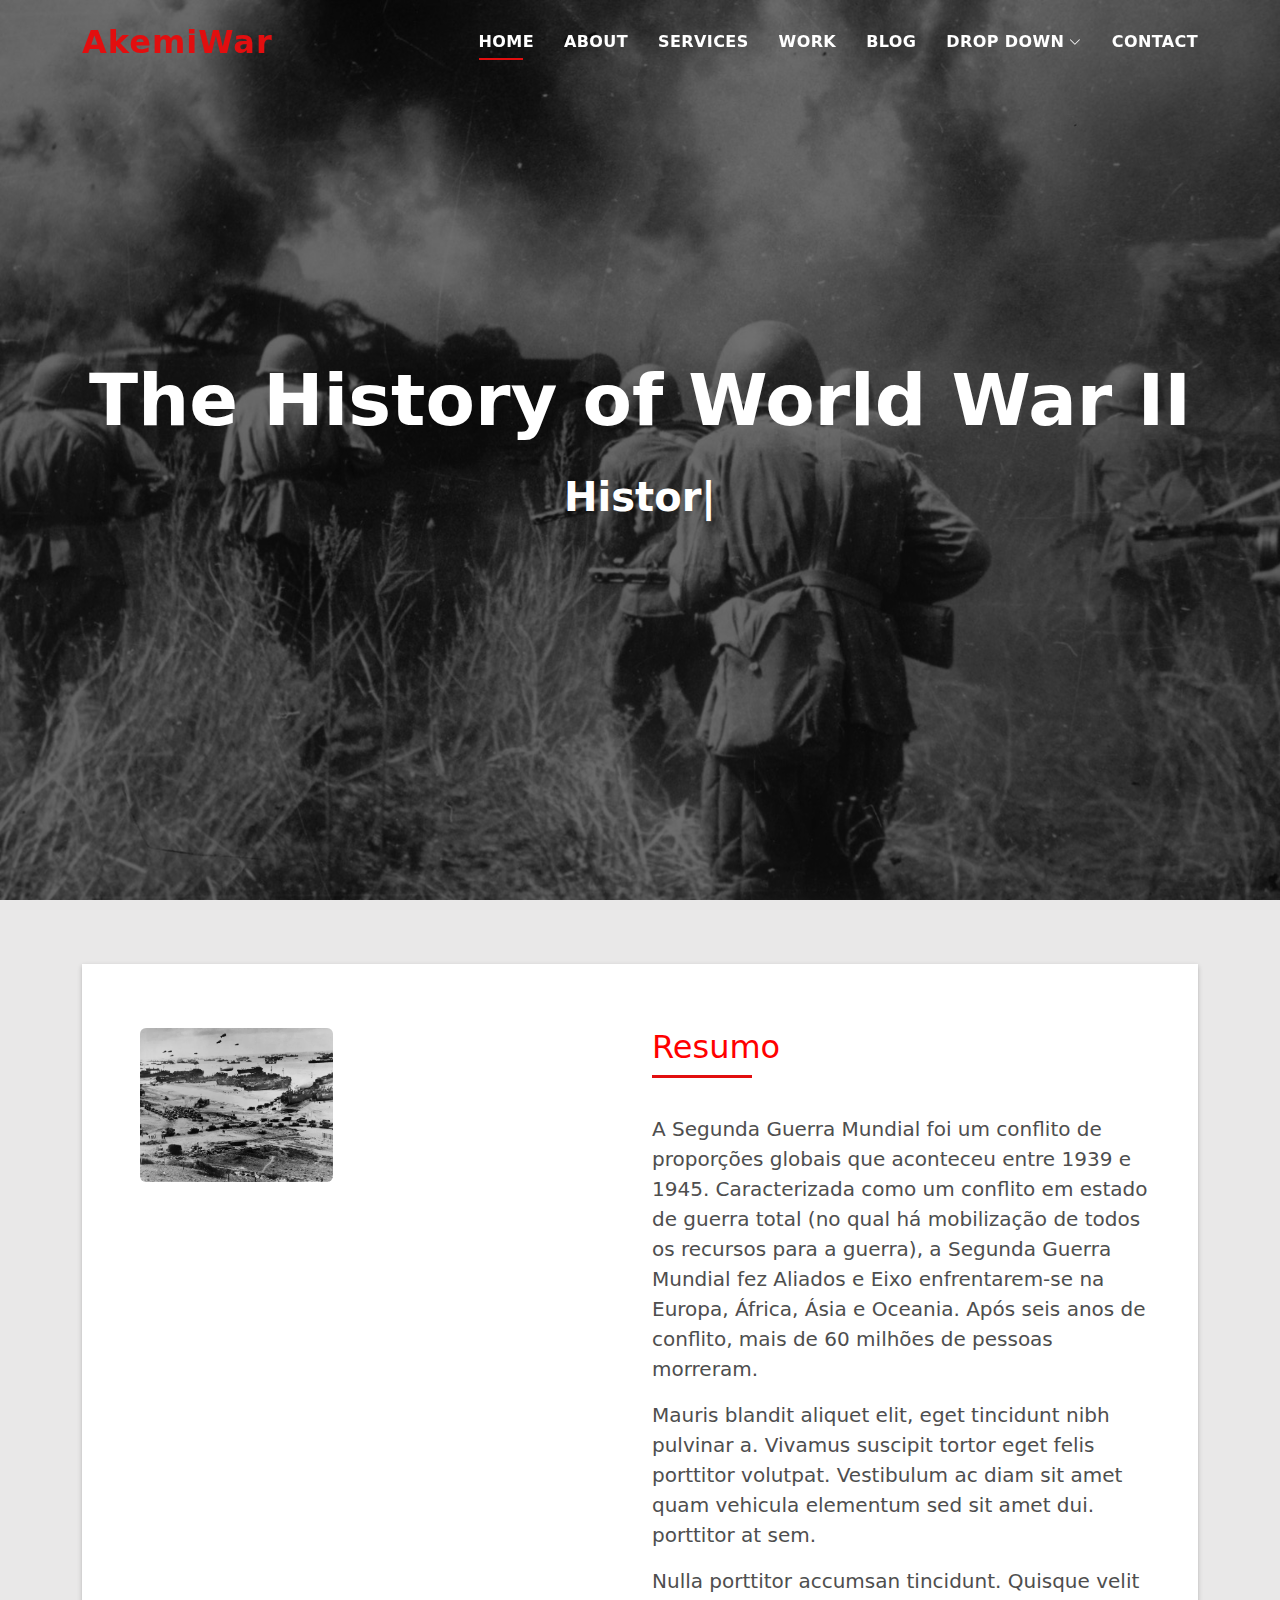
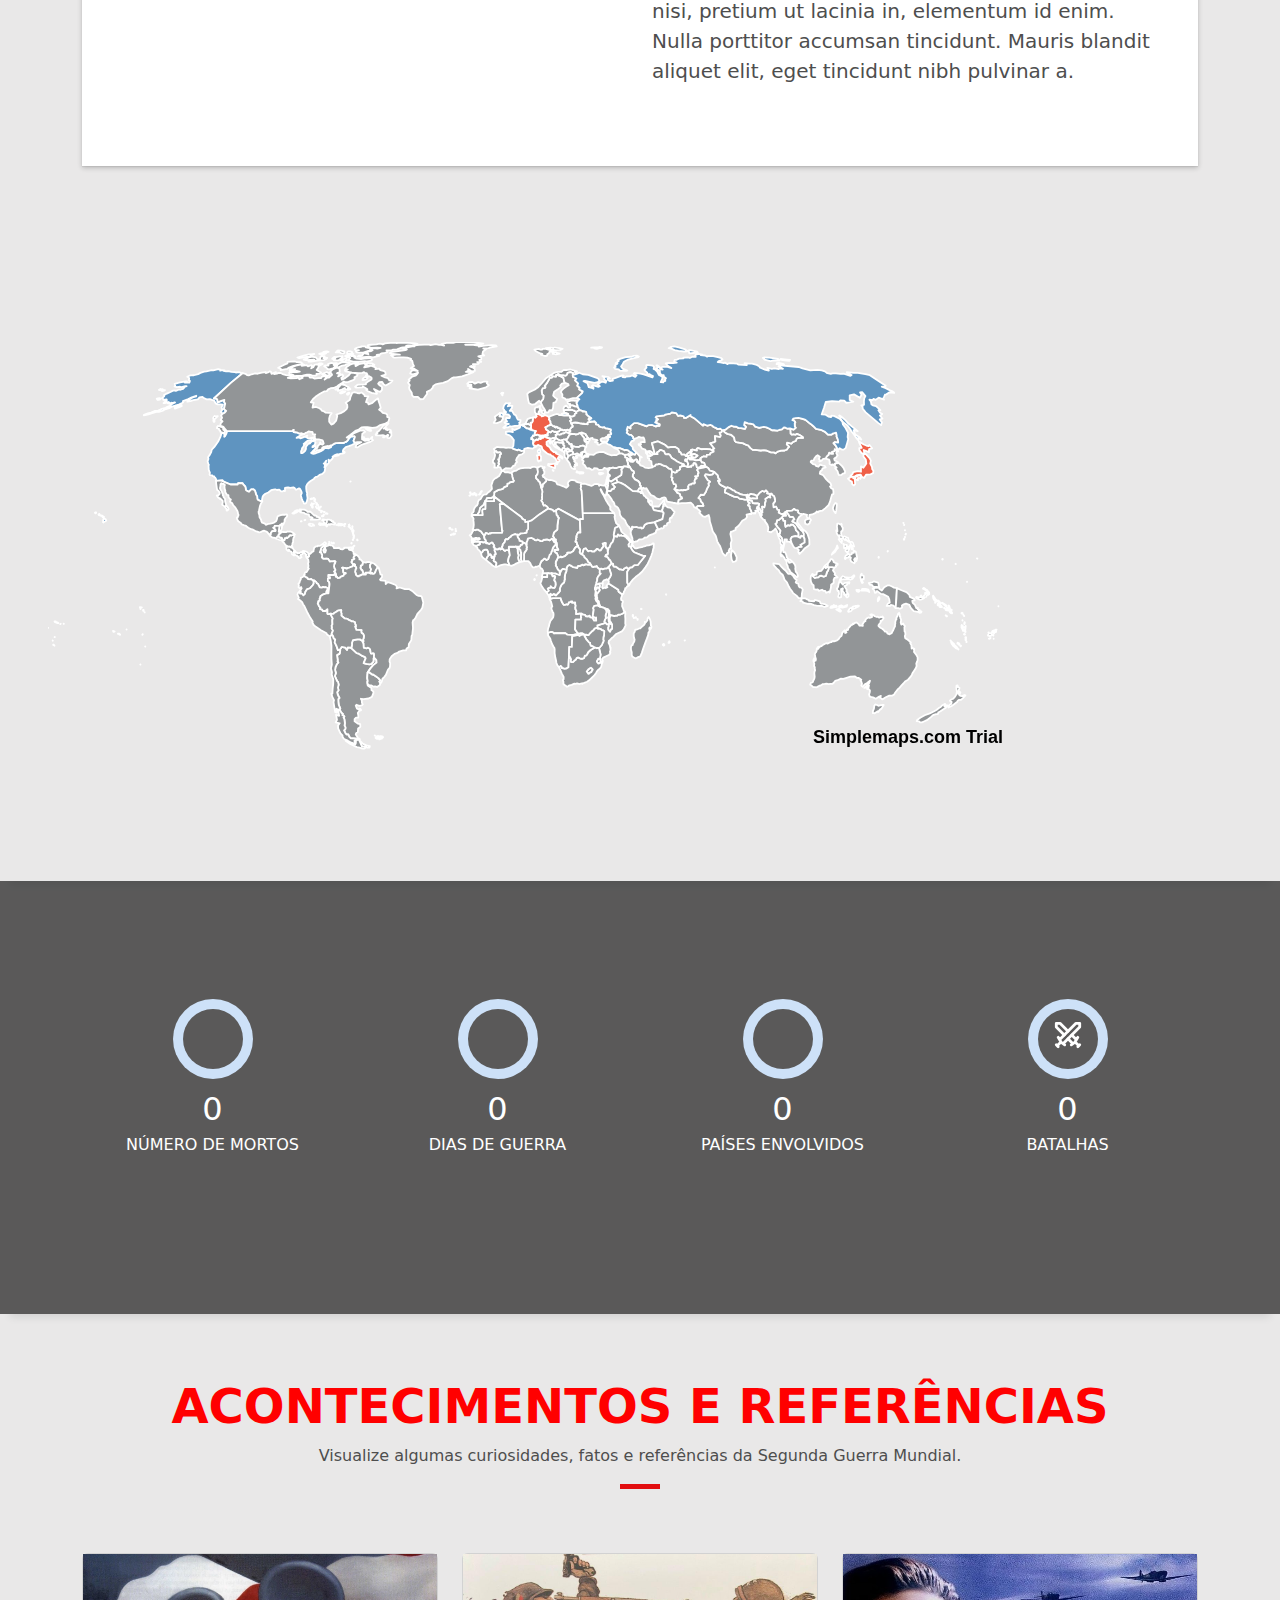
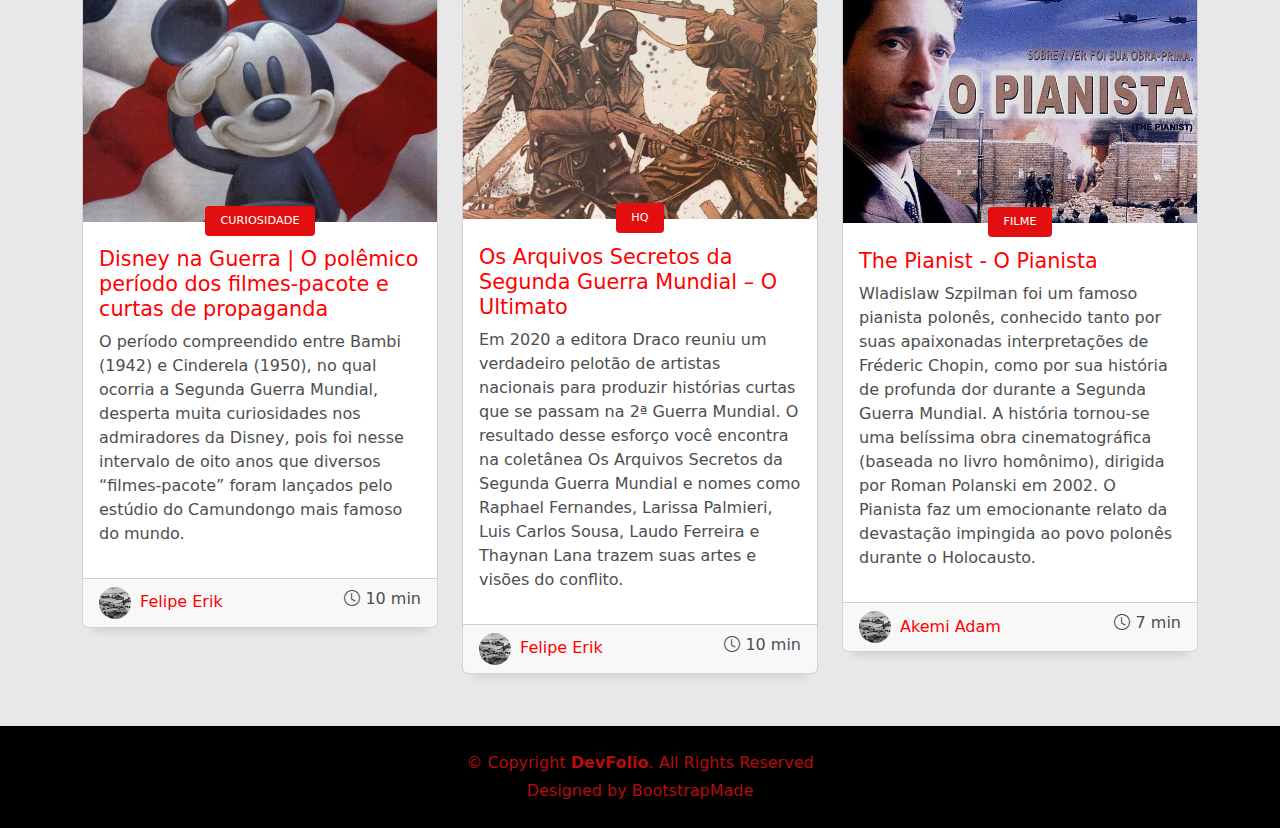
==== index.html @ 5b23fa69 "Alterações" ====
<!DOCTYPE html>
<html lang="en">

<head>
  <meta charset="utf-8">
  <meta content="width=device-width, initial-scale=1.0" name="viewport">

  <title>DevFolio Bootstrap Portfolio Template - Index</title>
  <meta content="" name="description">
  <meta content="" name="keywords">

  <!-- Favicons -->
  <link href="assets/img/favicon.png" rel="icon">
  <link href="assets/img/apple-touch-icon.png" rel="apple-touch-icon">

  <!-- Font Awesome -->
  <link rel="stylesheet" href="https://cdnjs.cloudflare.com/ajax/libs/font-awesome/6.4.0/css/all.min.css" integrity="sha512-iecdLmaskl7CVkqkXNQ/ZH/XLlvWZOJyj7Yy7tcenmpD1ypASozpmT/E0iPtmFIB46ZmdtAc9eNBvH0H/ZpiBw==" crossorigin="anonymous" referrerpolicy="no-referrer" />

  <!-- Vendor CSS Files -->
  <link href="assets/vendor/bootstrap/css/bootstrap.min.css" rel="stylesheet">
  <link href="assets/vendor/bootstrap-icons/bootstrap-icons.css" rel="stylesheet">
  <link href="assets/vendor/glightbox/css/glightbox.min.css" rel="stylesheet">
  <link href="assets/vendor/swiper/swiper-bundle.min.css" rel="stylesheet">

  <!-- Template Main CSS File -->
  <link href="assets/css/style.css" rel="stylesheet">
  <script src="./assets/map/mapdata.js"></script>
  <script src="./assets/map/worldmap.js"></script>

  <!-- Prevent Form -->
  <script>
    document.getElementById('form-country').addEventListener('click', (e) => e.preventDefault())
  </script>

  <!-- =======================================================
  * Template Name: DevFolio
  * Updated: May 30 2023 with Bootstrap v5.3.0
  * Template URL: https://bootstrapmade.com/devfolio-bootstrap-portfolio-html-template/
  * Author: BootstrapMade.com
  * License: https://bootstrapmade.com/license/
  ======================================================== -->
</head>

<body>

  <!-- ======= Header ======= -->
  <header id="header" class="fixed-top">
    <section class="container d-flex align-items-center justify-content-between">

      <h1 class="logo"><a href="index.html">AkemiWar</a></h1>
      <!-- Uncomment below if you prefer to use an image logo -->
      <!-- <a href="index.html" class="logo"><img src="assets/img/logo.png" alt="" class="img-fluid"></a>-->

      <nav id="navbar" class="navbar">
        <ul>
          <li><a class="nav-link scrollto active" href="#hero">Home</a></li>
          <li><a class="nav-link scrollto" href="#about">About</a></li>
          <li><a class="nav-link scrollto" href="#services">Services</a></li>
          <li><a class="nav-link scrollto " href="#work">Work</a></li>
          <li><a class="nav-link scrollto " href="#blog">Blog</a></li>
          <li class="dropdown"><a href="#"><span>Drop Down</span> <i class="bi bi-chevron-down"></i></a>
            <ul>
              <li><a href="#">URSS</a></li>
              <li><a href="#">Estados Unidos</a></li>
              <li><a href="#">Japão</a></li>
              <li><a href="#">Alemanha</a></li>
            </ul>
          </li>
          <li><a class="nav-link scrollto" href="#contact">Contact</a></li>
        </ul>
        <i class="bi bi-list mobile-nav-toggle"></i>
      </nav><!-- .navbar -->
    </section>
  </header><!-- End Header -->

  <!-- ======= Hero Section ======= -->
  <div id="hero" class="hero route bg-image" style="background-image: url(assets/img/hero-bg.jpg)">
    <div class="overlay-itro"></div>
    <div class="hero-content display-table">
      <div class="table-cell">
        <div class="container">
          <!--<p class="display-6 color-d">Hello, world!</p>-->
          <h1 class="hero-title mb-4">The History of World War II</h1>
          <p class="hero-subtitle"><span class="typed" data-typed-items="History, Akemi, Felipe"></span></p>
          <!-- <p class="pt-3"><a class="btn btn-primary btn js-scroll px-4" href="#about" role="button">Learn More</a></p> -->
        </div>
      </div>
    </div>
  </div><!-- End Hero Section -->

  <main id="main" class="mb-1">
    <!-- ======= About Section ======= -->
    <section id="about" class="about-mf sect-pt4 route">
      <div class="container">
        <div class="row">
          <div class="col-sm-12">
            <div class="box-shadow-full">
              <div class="row">
                <div class="col-md-6">
                  <div class="row">
                    <div class="col-sm-6 col-md-5">
                      <div class="about-img">
                        <img src="assets/img/testimonial-2.jpg" class="img-fluid rounded b-shadow-a" alt="">
                      </div>
                    </div>
                  </div>
                </div>
                <div class="col-md-6">
                  <div class="about-me pt-4 pt-md-0">
                    <div class="title-box-2">
                      <h5 class="title-left">
                        Resumo
                      </h5>
                    </div>
                    <p class="lead">
                      A Segunda Guerra Mundial foi um conflito de proporções globais que aconteceu entre 1939 e 1945. 
                      Caracterizada como um conflito em estado de guerra total (no qual há mobilização de todos os recursos para a guerra),
                      a Segunda Guerra Mundial fez Aliados e Eixo enfrentarem-se na Europa, África, Ásia e Oceania. 
                      Após seis anos de conflito, mais de 60 milhões de pessoas morreram.
                    </p>
                    <p class="lead">
                      Mauris blandit aliquet elit, eget tincidunt nibh pulvinar a. Vivamus suscipit tortor eget felis
                      porttitor volutpat. Vestibulum
                      ac diam sit amet quam vehicula elementum sed sit amet dui. porttitor at sem.
                    </p>
                    <p class="lead">
                      Nulla porttitor accumsan tincidunt. Quisque velit nisi, pretium ut lacinia in, elementum id enim.
                      Nulla porttitor accumsan
                      tincidunt. Mauris blandit aliquet elit, eget tincidunt nibh pulvinar a.
                    </p>
                  </div>
                </div>
              </div>
            </div>
          </div>
        </div>
      </div>
    </section>

    <!-- ======= Map Section ======= -->
    <section class="section-counter paralax-mf mx-auto my-0 d-none d-md-block" style="">
        <div class="mx-5 w-75" id="map">
        </div>
    </section>
    <!-- ======= Countries Info Section (only for dispositives with dimensions less than md breakpoint) ======= -->
    <section class="container d-block d-md-none">
      <div class="box-shadow-full bg-white">
        <form action="" method="get" id="form-country" class="mb-3">
          <label for="country" class="label-control h2 mb-3">
            Selecione um país
          </label>
          <select name="country" id="select-country" class="form-select">
            <optgroup label="Países Aliados">
              <option value="US" selected>Estados Unidos</option>
              <option value="UK">Inglaterra</option>
              <option value="URSS">União Soviética</option>
              <option value="FR">França</option>
            </optgroup>
            <optgroup label="Países do Eixo">
              <option value="DE">Alemanha</option>
              <option value="JP">Japão</option>
              <option value="IT">Itália</option>
            </optgroup>
          </select>
        </form>
        <div id="about-country"></div>
      </div>
    </section>

    <!-- ======= Counter Section ======= -->
    <div class="section-counter paralax-mf bg-image" style="background-image: url(assets/img/counters-bg.jpg)">
      <div class="overlay-mf"></div>
      <div class="container position-relative">
        <div class="row">
          <div class="col-sm-3 col-lg-3">
            <div class="counter-box counter-box pt-4 pt-md-0">
              <div class="counter-ico">
                <span class="ico-circle"><i class="fa-solid fa-skull"></i></span>
              </div>
              <div class="counter-num">
                <p data-purecounter-start="0" data-purecounter-end="80000000" data-purecounter-duration="1" class="counter purecounter"></p>
                <span class="counter-text">NÚMERO DE MORTOS</span>
              </div>
            </div>
          </div>
          <div class="col-sm-3 col-lg-3">
            <div class="counter-box pt-4 pt-md-0">
              <div class="counter-ico">
                <span class="ico-circle"><i class="fas fa-calendar-alt"></i></span>
              </div>
              <div class="counter-num">
                <p data-purecounter-start="0" data-purecounter-end="2191" data-purecounter-duration="1" class="counter purecounter"></p>
                <span class="counter-text">DIAS DE GUERRA</span>
              </div>
            </div>
          </div>
          <div class="col-sm-3 col-lg-3">
            <div class="counter-box pt-4 pt-md-0">
              <div class="counter-ico">
                <span class="ico-circle"><i class="fa fa-flag" aria-hidden="true"></i></span>
              </div>
              <div class="counter-num">
                <p data-purecounter-start="0" data-purecounter-end="72" data-purecounter-duration="1" class="counter purecounter"></p>
                <span class="counter-text">PAÍSES ENVOLVIDOS</span>
              </div>
            </div>
          </div>
          <div class="col-sm-3 col-lg-3">
            <div class="counter-box pt-4 pt-md-0">
              <div class="counter-ico">
                <span class="ico-circle">
                    <svg xmlns="http://www.w3.org/2000/svg" version="1.1" viewBox="0 0 16 16" width="30" height="30" fill="none" stroke="currentColor" stroke-linecap="round" stroke-linejoin="round" stroke-width="1.5"> <path d="m2.75 9.25 1.5 2.5 2 1.5m-4.5 0 1 1m1.5-2.5-1.5 1.5m3-1 8.5-8.5v-2h-2l-8.5 8.5"/> <path d="m10.25 12.25-2.25-2.25m2-2 2.25 2.25m1-1-1.5 2.5-2 1.5m4.5 0-1 1m-1.5-2.5 1.5 1.5m-7.25-5.25-4.25-4.25v-2h2l4.25 4.25"/> </svg>
                </span>
              </div>
              <div class="counter-num">
                <p data-purecounter-start="0" data-purecounter-end="582" data-purecounter-duration="1" class="counter purecounter"></p>
                <span class="counter-text">BATALHAS</span>
              </div>
            </div>
          </div>
        </div>
      </div>
    </div><!-- End Counter Section -->

    <!-- ======= Blog Section ======= -->
    <section id="blog" class="blog-mf sect-pt4 route">
      <div class="container">
        <div class="row">
          <div class="col-sm-12">
            <div class="title-box text-center">
              <h3 class="title-a">
                Acontecimentos e Referências
              </h3>
              <p class="subtitle-a">
                Visualize algumas curiosidades, fatos e referências da Segunda Guerra Mundial.
              </p>
              <div class="line-mf"></div>
            </div>
          </div>
        </div>
        <div class="row">
          <div class="col-md-4">
            <div class="card card-blog">
              <div class="card-img">
                <a href="blog-disney.html"><img src="assets/img/post-1.jpg" alt="" class="img-fluid"></a>
              </div>
              <div class="card-body">
                <div class="card-category-box">
                  <div class="card-category">
                    <h6 class="category">Curiosidade</h6>
                  </div>
                </div>
                <h3 class="card-title"><a href="blog-disney.html">Disney na Guerra | O polêmico período dos filmes-pacote e curtas de propaganda</a></h3>
                <p class="card-description">
                  O período compreendido entre Bambi (1942) e Cinderela (1950), no qual ocorria a 
                  Segunda Guerra Mundial, desperta muita curiosidades nos admiradores da Disney, 
                  pois foi nesse intervalo de oito anos que diversos “filmes-pacote” foram lançados 
                  pelo estúdio do Camundongo mais famoso do mundo.
                </p>
              </div>
              <div class="card-footer">
                <div class="post-author">
                  <a href="#">
                    <img src="assets/img/testimonial-2.jpg" alt="" class="avatar rounded-circle">
                    <span class="author">Felipe Erik</span>
                  </a>
                </div>
                <div class="post-date">
                  <span class="bi bi-clock"></span> 10 min
                </div>
              </div>
            </div>
          </div>
          <div class="col-md-4">
            <div class="card card-blog">
              <div class="card-img">
                <a href="blog-hq.html"><img src="assets/img/post-2.jpg" alt="" class="img-fluid"></a>
              </div>
              <div class="card-body">
                <div class="card-category-box">
                  <div class="card-category">
                    <h6 class="category">HQ</h6>
                  </div>
                </div>
                <h3 class="card-title"><a href="./pages/blog-hq.html">Os Arquivos Secretos da Segunda Guerra Mundial – O Ultimato</a></h3>
                <p class="card-description">
                  Em 2020 a editora Draco reuniu um verdadeiro pelotão de artistas nacionais para 
                  produzir histórias curtas que se passam na 2ª Guerra Mundial. O resultado desse 
                  esforço você encontra na coletânea Os Arquivos Secretos da Segunda Guerra Mundial
                  e nomes como Raphael Fernandes, Larissa Palmieri, Luis Carlos Sousa, Laudo Ferreira
                  e Thaynan Lana trazem suas artes e visões do conflito.
                </p>
              </div>
              <div class="card-footer">
                <div class="post-author">
                  <a href="#">
                    <img src="assets/img/testimonial-2.jpg" alt="" class="avatar rounded-circle">
                    <span class="author">Felipe Erik</span>
                  </a>
                </div>
                <div class="post-date">
                  <span class="bi bi-clock"></span> 10 min
                </div>
              </div>
            </div>
          </div>
          <div class="col-md-4">
            <div class="card card-blog">
              <div class="card-img">
                <a href="./pages/blog-pianist.html"><img src="assets/img/post-3.jpg" alt="" class="img-fluid"></a>
              </div>
              <div class="card-body">
                <div class="card-category-box">
                  <div class="card-category">
                    <h6 class="category">Filme</h6>
                  </div>
                </div>
                <h3 class="card-title"><a href="./pages/blog-pianist.html">The Pianist - O Pianista</a></h3>
                <p class="card-description">
                  Wladislaw Szpilman foi um famoso pianista polonês, conhecido tanto por suas apaixonadas
                  interpretações de Fréderic Chopin, como por sua história de profunda dor durante a 
                  Segunda Guerra Mundial. A história tornou-se uma belíssima obra cinematográfica 
                  (baseada no livro homônimo), dirigida por Roman Polanski em 2002. O Pianista faz um emocionante relato da devastação impingida ao povo polonês durante o Holocausto.
                </p>
              </div>
              <div class="card-footer">
                <div class="post-author">
                  <a href="#">
                    <img src="assets/img/testimonial-2.jpg" alt="" class="avatar rounded-circle">
                    <span class="author">Akemi Adam</span>
                  </a>
                </div>
                <div class="post-date">
                  <span class="bi bi-clock"></span> 7 min
                </div>
              </div>
            </div>
          </div>
        </div>
      </div>
    </section><!-- End Blog Section -->
  </main><!-- End #main -->

  <!-- ======= Footer ======= -->
  <footer>
    <div class="container">
      <div class="row">
        <div class="col-sm-12">
          <div class="copyright-box">
            <p class="copyright">&copy; Copyright <strong>DevFolio</strong>. All Rights Reserved</p>
            <div class="credits">
              <!--
              All the links in the footer should remain intact.
              You can delete the links only if you purchased the pro version.
              Licensing information: https://bootstrapmade.com/license/
              Purchase the pro version with working PHP/AJAX contact form: https://bootstrapmade.com/buy/?theme=DevFolio
            -->
              Designed by <a href="https://bootstrapmade.com/">BootstrapMade</a>
            </div>
          </div>
        </div>
      </div>
    </div>
  </footer><!-- End  Footer -->

  <div id="preloader"></div>
  <a href="#" class="back-to-top d-flex align-items-center justify-content-center"><i class="bi bi-arrow-up-short"></i></a>

  <!-- Vendor JS Files -->
  <script src="assets/vendor/purecounter/purecounter_vanilla.js"></script>
  <script src="assets/vendor/bootstrap/js/bootstrap.bundle.min.js"></script>
  <script src="assets/vendor/glightbox/js/glightbox.min.js"></script>
  <script src="assets/vendor/swiper/swiper-bundle.min.js"></script>
  <script src="assets/vendor/typed.js/typed.umd.js"></script>
  <script src="assets/vendor/php-email-form/validate.js"></script>

  <!-- Template Main JS File -->
  <script src="assets/js/main.js"></script>
  <script src="./assets/js/script.js"></script>

</body>

</html>
---- assets/css/style.css ----
/**
* Template Name: DevFolio
* Updated: May 30 2023 with Bootstrap v5.3.0
* Template URL: https://bootstrapmade.com/devfolio-bootstrap-portfolio-html-template/
* Author: BootstrapMade.com
* License: https://bootstrapmade.com/license/
*/

/*--------------------------------------------------------------
# General
--------------------------------------------------------------*/
body {
  background-color: #e9e8e8;
  color: #4e4e4e;
}

h1,
h2,
h3,
h4,
h5,
h6 {
  color: #ff0000;
}

a {
  color: #ff0000;
  text-decoration: none;
  transition: all 0.5s ease-in-out;
}

a:hover {
  color: #E20E0F;
  text-decoration: none;
  transition: all 0.5s ease-in-out;
}

.p-r {
  position: relative;
}

.color-a {
  text-decoration: none;
  color: #E20E0F;
}

.color-d {
  color: #f5f5f5;
}

.color-text-a {
  text-decoration: none;
  color: #4e4e4e;
}

.box-shadow,
.card-blog,
.work-box,
.service-box,
.paralax-mf {
  box-shadow: 0 13px 8px -10px rgba(0, 0, 0, 0.1);
}

.box-shadow-a,
.button:hover {
  text-decoration: none;
  box-shadow: 0 0 0 4px #cde1f8;
}

.display-5 {
  font-size: 2.5rem;
  font-weight: 300;
  line-height: 1.1;
}

.display-6 {
  font-size: 2rem;
  font-weight: 300;
  line-height: 1.1;
}

.avatar {
  width: 32px;
  height: 32px;
  margin-right: 4px;
  overflow: hidden;
}

.bg-image {
  background-repeat: no-repeat;
  background-attachment: fixed;
  background-size: cover;
  background-position: center center;
}

@media (max-width: 1024px) {
  .bg-image {
    background-attachment: scroll;
  }
}

.overlay-mf {
  background-color: #1d1d1d;
}

.overlay-mf {
  position: absolute;
  top: 0;
  left: 0px;
  padding: 0;
  height: 100%;
  width: 100%;
  opacity: 0.7;
}

.paralax-mf {
  position: relative;
  padding: 8rem 0;
}

.display-table {
  width: 100%;
  height: 100%;
  display: table;
}

.table-cell {
  display: table-cell;
  vertical-align: middle;
}

/*--/ Sections /--*/
.sect-4 {
  padding: 4rem 0;
}

.sect-pt4 {
  padding-top: 4rem;
}

.sect-mt4 {
  margin-top: 4rem;
}

/*--/ Title s /--*/
.title-s {
  font-weight: 600;
  color: #ff0000;
  font-size: 1.1rem;
}

/*--/ Title A /--*/
.title-box {
  margin-bottom: 4rem;
}

.title-a {
  text-decoration: none;
  font-size: 3rem;
  font-weight: bold;
  text-transform: uppercase;
}

.subtitle-a {
  text-decoration: none;
  color: #4e4e4e;
}

.line-mf {
  width: 40px;
  height: 5px;
  background-color: #E20E0F;
  margin: 0 auto;
}

/*--/ Title Left /--*/
.title-box-2 {
  margin-bottom: 3rem;
}

.title-left {
  font-size: 2rem;
  position: relative;
}

.title-left:before {
  content: "";
  position: absolute;
  height: 3px;
  background-color: #E20E0F;
  width: 100px;
  bottom: -12px;
}

/*------/ Box /------*/
.box-pl2 {
  padding-left: 2rem;
}

.box-shadow-full {
  padding: 3rem 1.25rem;
  position: relative;
  background-color: #fff;
  margin-bottom: 3rem;
  z-index: 2;
  box-shadow: 0 1px 1px 0 rgba(0, 0, 0, 0.06), 0 2px 5px 0 rgba(0, 0, 0, 0.2);
}

@media (min-width: 768px) {
  .box-shadow-full {
    padding: 3rem;
  }
}

/*------/ Socials /------*/
.socials {
  padding: 1.5rem 0;
}

.socials ul li {
  display: inline-block;
}

.socials .ico-circle {
  height: 40px;
  width: 40px;
  font-size: 1.2rem;
  border-radius: 50%;
  line-height: 1.6;
  margin: 0 15px 0 0;
  box-shadow: 0 0 0 3px #E20E0F;
  transition: all 500ms ease;
}

.socials .ico-circle:hover {
  background-color: #E20E0F;
  color: #fff;
  box-shadow: 0 0 0 3px #cde1f8;
  transition: all 500ms ease;
}

/*------/ Ul resect /------*/
.ul-resect,
.widget-tags ul,
.widget-sidebar .list-sidebar,
.box-comments .list-comments,
.blog-wrapper .post-meta ul,
.list-ico,
.socials ul {
  list-style: none;
  padding-left: 0;
  margin-bottom: 0;
}

.list-ico {
  line-height: 2;
}

.list-ico span {
  color: #E20E0F;
  margin-right: 10px;
}

/*------/ Ico Circle /------*/
.ico-circle {
  height: 100px;
  width: 100px;
  font-size: 2rem;
  border-radius: 50%;
  line-height: 1.55;
  margin: 0 auto;
  text-align: center;
  box-shadow: 0 0 0 10px #E20E0F;
  display: block;
}

/*------/ Owl Carousel /------*/
.owl-theme .owl-dots {
  text-align: center;
  margin-top: 18px;
}

.owl-theme .owl-dots .owl-dot {
  display: inline-block;
}

.owl-theme .owl-dots .owl-dot span {
  width: 18px;
  height: 7px;
  margin: 5px 5px;
  background: #cde1f8;
  border: 0px solid #cde1f8;
  display: block;
  transition: all 0.6s ease-in-out;
  cursor: pointer;
}

.owl-theme .owl-dots .owl-dot:hover span {
  background-color: #cde1f8;
}

.owl-theme .owl-dots .owl-dot.active span {
  background-color: #1B1B1B;
  width: 25px;
}

/*--/ Scrolltop s /--*/
.scrolltop-mf {
  position: relative;
  display: none;
}

.scrolltop-mf span {
  z-index: 999;
  position: fixed;
  width: 42px;
  height: 42px;
  background-color: #E20E0F;
  opacity: 0.7;
  font-size: 1.6rem;
  line-height: 1.5;
  text-align: center;
  color: #fff;
  top: auto;
  left: auto;
  right: 30px;
  bottom: 50px;
  cursor: pointer;
  border-radius: 50%;
}

/*--------------------------------------------------------------
# Back to top button
--------------------------------------------------------------*/
.back-to-top {
  position: fixed;
  visibility: hidden;
  opacity: 0;
  right: 15px;
  bottom: 15px;
  z-index: 996;
  background: #E20E0F;
  width: 40px;
  height: 40px;
  border-radius: 50px;
  transition: all 0.4s;
}

.back-to-top i {
  font-size: 28px;
  color: #fff;
  line-height: 0;
}

.back-to-top:hover {
  background: #298eff;
  color: #fff;
}

.back-to-top.active {
  visibility: visible;
  opacity: 1;
}

/*------/ Prelaoder /------*/
#preloader {
  position: fixed;
  top: 0;
  left: 0;
  right: 0;
  bottom: 0;
  z-index: 9999;
  overflow: hidden;
  background: #fff;
}

#preloader:before {
  content: "";
  position: fixed;
  top: calc(50% - 30px);
  left: calc(50% - 30px);
  border: 6px solid #f2f2f2;
  border-top: 6px solid #E20E0F;
  border-radius: 50%;
  width: 60px;
  height: 60px;
  animation: animate-preloader 1s linear infinite;
}

@keyframes animate-preloader {
  0% {
    transform: rotate(0deg);
  }

  100% {
    transform: rotate(360deg);
  }
}

/*------/ Button /------*/
.button {
  display: inline-block;
  padding: 0.3rem 0.6rem;
  text-align: center;
  vertical-align: middle;
  -webkit-user-select: none;
  -moz-user-select: none;
  user-select: none;
  font-size: 1rem;
  border-radius: 0.3rem;
  border: 1px solid transparent;
  transition: all 500ms ease;
  cursor: pointer;
}

.button:focus {
  outline: 0;
}

.button:hover {
  background-color: #0062d3;
  color: #fff;
  transition: all 500ms ease;
}

.button-a {
  text-decoration: none;
  background-color: #E20E0F;
  color: #fff;
  border-color: #cde1f8;
}

.button-big {
  padding: 0.9rem 2.3rem;
  font-size: 1.2rem;
}

.button-rouded {
  border-radius: 5rem;
}

.btn-lg {
  padding: 0.5rem 1rem;
  font-size: 1.25rem;
  line-height: 1.5;
  border-radius: 0.3rem;
}

/*--------------------------------------------------------------
# Header
--------------------------------------------------------------*/
#header {
  transition: all 0.5s;
  z-index: 997;
  padding: 20px 0;
}

#header .logo {
  font-size: 32px;
  margin: 0;
  padding: 0;
  font-weight: 800;
  letter-spacing: 1px;
}

#header .logo a {
  color: #E20E0F;
}

#header .logo img {
  max-height: 40px;
}

#header.header-scrolled {
  background: rgba(0, 0, 0, 0.9);
  padding: 12px 0;
}

/*--------------------------------------------------------------
# Navigation Menu
--------------------------------------------------------------*/
/**
* Desktop Navigation 
*/
.navbar {
  padding: 0;
}

.navbar ul {
  margin: 0;
  padding: 0;
  display: flex;
  list-style: none;
  align-items: center;
}

.navbar li {
  position: relative;
}

.navbar>ul>li {
  white-space: nowrap;
  padding: 10px 0 10px 30px;
}

.navbar a,
.navbar a:focus {
  display: flex;
  align-items: center;
  justify-content: space-between;
  color: #fff;
  font-size: 16px;
  font-weight: 700;
  padding: 0;
  white-space: nowrap;
  transition: 0.3s;
  letter-spacing: 0.4px;
  position: relative;
  text-transform: uppercase;
}

.navbar a i,
.navbar a:focus i {
  font-size: 12px;
  line-height: 0;
  margin-left: 5px;
}

.navbar>ul>li>a:before {
  content: "";
  position: absolute;
  width: 100%;
  height: 2px;
  bottom: -6px;
  left: 0;
  width: 0;
  background-color: #E20E0F;
  visibility: hidden;
  transition: all 0.3s ease-in-out 0s;
}

.navbar a:hover:before,
.navbar li:hover>a:before,
.navbar .active:before {
  visibility: visible;
  width: 80%;
}

.navbar a:hover,
.navbar .active,
.navbar .active:focus,
.navbar li:hover>a {
  color: #fff;
}

.navbar .dropdown ul {
  display: block;
  position: absolute;
  left: 30px;
  top: calc(100% + 30px);
  margin: 0;
  padding: 10px 0;
  z-index: 99;
  opacity: 0;
  visibility: hidden;
  background: #fff;
  box-shadow: 0px 0px 30px rgba(127, 137, 161, 0.25);
  transition: 0.3s;
}

.navbar .dropdown ul li {
  min-width: 200px;
}

.navbar .dropdown ul a {
  padding: 10px 20px;
  font-size: 14px;
  text-transform: none;
  color: #4e4e4e;
}

.navbar .dropdown ul a i {
  font-size: 12px;
}

.navbar .dropdown ul a:hover,
.navbar .dropdown ul .active:hover,
.navbar .dropdown ul li:hover>a {
  color: #E20E0F;
}

.navbar .dropdown:hover>ul {
  opacity: 1;
  top: 100%;
  visibility: visible;
}

.navbar .dropdown .dropdown ul {
  top: 0;
  left: calc(100% - 30px);
  visibility: hidden;
}

.navbar .dropdown .dropdown:hover>ul {
  opacity: 1;
  top: 0;
  left: 100%;
  visibility: visible;
}

@media (max-width: 1366px) {
  .navbar .dropdown .dropdown ul {
    left: -90%;
  }

  .navbar .dropdown .dropdown:hover>ul {
    left: -100%;
  }
}

/**
* Mobile Navigation 
*/
.mobile-nav-toggle {
  color: #fff;
  font-size: 28px;
  cursor: pointer;
  display: none;
  line-height: 0;
  transition: 0.5s;
}

@media (max-width: 991px) {
  .mobile-nav-toggle {
    display: block;
  }

  .navbar ul {
    display: none;
  }
}

.navbar-mobile {
  position: fixed;
  overflow: hidden;
  top: 0;
  right: 0;
  left: 0;
  bottom: 0;
  background: rgba(78, 78, 78, 0.9);
  transition: 0.3s;
  z-index: 999;
}

.navbar-mobile .mobile-nav-toggle {
  position: absolute;
  top: 15px;
  right: 15px;
}

.navbar-mobile ul {
  display: block;
  position: absolute;
  top: 55px;
  right: 15px;
  bottom: 15px;
  left: 15px;
  padding: 10px 0;
  background-color: #fff;
  overflow-y: auto;
  transition: 0.3s;
}

.navbar-mobile>ul>li {
  padding: 0;
}

.navbar-mobile a:hover:before,
.navbar-mobile li:hover>a:before,
.navbar-mobile .active:before {
  visibility: hidden;
}

.navbar-mobile a,
.navbar-mobile a:focus {
  padding: 10px 20px;
  font-size: 15px;
  color: #4e4e4e;
}

.navbar-mobile a:hover,
.navbar-mobile .active,
.navbar-mobile li:hover>a {
  color: #E20E0F;
}

.navbar-mobile .getstarted,
.navbar-mobile .getstarted:focus {
  margin: 15px;
}

.navbar-mobile .dropdown ul {
  position: static;
  display: none;
  margin: 10px 20px;
  padding: 10px 0;
  z-index: 99;
  opacity: 1;
  visibility: visible;
  background: #fff;
  box-shadow: 0px 0px 30px rgba(127, 137, 161, 0.25);
}

.navbar-mobile .dropdown ul li {
  min-width: 200px;
}

.navbar-mobile .dropdown ul a {
  padding: 10px 20px;
}

.navbar-mobile .dropdown ul a i {
  font-size: 12px;
}

.navbar-mobile .dropdown ul a:hover,
.navbar-mobile .dropdown ul .active:hover,
.navbar-mobile .dropdown ul li:hover>a {
  color: #E20E0F;
}

.navbar-mobile .dropdown>.dropdown-active {
  display: block;
}

/*--------------------------------------------------------------
# Hero Section
--------------------------------------------------------------*/
.hero {
  height: 100vh;
  position: relative;
  color: #fff;
}

.hero .hero-content {
  text-align: center;
  position: absolute;
}

.hero .overlay-itro {
  background-color: rgba(0, 0, 0, 0.6);
  position: absolute;
  top: 0;
  left: 0px;
  padding: 0;
  height: 100%;
  width: 100%;
  opacity: 0.9;
}

.hero .hero-title {
  color: #fff;
  font-weight: 600;
  font-size: 3rem;
}

@media (min-width: 768px) {
  .hero .hero-title {
    font-size: 4.5rem;
  }
}

.hero .hero-subtitle {
  font-size: 1.5rem;
  font-weight: 600;
}

@media (min-width: 768px) {
  .hero .hero-subtitle {
    font-size: 2.5rem;
  }
}

.hero .text-slider-items {
  display: none;
}

.hero-single {
  height: 350px;
}

.hero-single .hero-content {
  margin-top: 30px;
}

.hero-single .hero-title {
  text-transform: uppercase;
  font-size: 3rem;
}

@media (min-width: 768px) {
  .hero-single .hero-title {
    font-size: 3.5rem;
  }
}

.hero-single .breadcrumb {
  background-color: transparent;
  color: #E20E0F;
}

.hero-single .breadcrumb .breadcrumb-item:before {
  color: #cde1f8;
}

.hero-single .breadcrumb .breadcrumb-item.active {
  color: #cde1f8;
}

.hero-single .breadcrumb a {
  color: #fff;
}

/*--------------------------------------------------------------
# About
--------------------------------------------------------------*/
.about-mf .box-shadow-full {
  padding-top: 4rem;
  padding-bottom: 4rem;
}

.about-mf .about-img {
  margin-bottom: 2rem;
}

.about-mf .about-img img {
  margin-left: 10px;
}

@media (min-width: 767px) {
  .about-mf .box-pl2 {
    margin-top: 3rem;
    padding-left: 0rem;
  }
}

.skill-mf span {
  color: #4e4e4e;
}

.skill-mf .progress {
  background-color: #cde1f8;
  margin: 0.5rem 0 1.2rem 0;
  border-radius: 0;
  height: 0.7rem;
}

.skill-mf .progress .progress-bar {
  height: 0.7rem;
  background-color: #E20E0F;
}

/*--------------------------------------------------------------
# Services
--------------------------------------------------------------*/
.service-box {
  background-color: #fff;
  padding: 2.5rem 1.3rem;
  border-radius: 1rem;
  margin-bottom: 3rem;
  text-align: center;
}

.service-box:hover .ico-circle {
  transition: all 500ms ease;
  color: #fff;
  background-color: #E20E0F;
  box-shadow: 0 0 0 10px #cde1f8;
}

.service-box .service-ico {
  margin-bottom: 1rem;
  color: #ff0000;
}

.service-box .ico-circle {
  transition: all 500ms ease;
  display: inline-flex;
  align-items: center;
  justify-content: center;
}

.service-box .ico-circle i {
  line-height: 0;
  font-size: 40px;
}

.service-box .s-title {
  font-size: 1.4rem;
  text-transform: uppercase;
  text-align: center;
  padding: 0.4rem 0;
}

.service-box .s-description {
  color: #4e4e4e;
}

/*--------------------------------------------------------------
# Counter
--------------------------------------------------------------*/
.counter-box {
  color: #fff;
  text-align: center;
}

@media (min-width: 577px) {
  .counter-box {
    margin-bottom: 1.8rem;
  }
}

.counter-ico {
  margin-bottom: 1rem;
}

.counter-ico .ico-circle {
  height: 60px;
  width: 60px;
  line-height: 1.5;
  box-shadow: 0 0 0 10px #cde1f8;
}

.counter-num .counter {
  font-size: 2rem;
  margin-bottom: 0;
}

/*--------------------------------------------------------------
# Portfolio
--------------------------------------------------------------*/
.work-box {
  margin-bottom: 3rem;
  -webkit-backface-visibility: hidden;
  backface-visibility: hidden;
  background-color: #fff;
}

.work-box:hover img {
  transform: scale(1.3);
}

.work-img {
  display: block;
  overflow: hidden;
}

.work-img img {
  transition: all 1s;
}

.work-content {
  padding: 2rem 3% 1rem 4%;
}

.work-content .w-more {
  color: #4e4e4e;
  font-size: 0.8rem;
}

.work-content .w-more .w-ctegory {
  color: #E20E0F;
}

.work-content .w-like {
  font-size: 2.5rem;
  color: #E20E0F;
  float: right;
}

.work-content .w-like a {
  color: #E20E0F;
}

.work-content .w-like .num-like {
  font-size: 0.7rem;
}

.w-title {
  font-size: 1.2rem;
}

/*--------------------------------------------------------------
# Portfolio Details
--------------------------------------------------------------*/
.portfolio-details {
  padding-top: 40px;
}

.portfolio-details .portfolio-details-slider img {
  width: 100%;
}

.portfolio-details .portfolio-details-slider .swiper-pagination {
  margin-top: 20px;
  position: relative;
}

.portfolio-details .portfolio-details-slider .swiper-pagination .swiper-pagination-bullet {
  width: 12px;
  height: 12px;
  background-color: #fff;
  opacity: 1;
  border: 1px solid #E20E0F;
}

.portfolio-details .portfolio-details-slider .swiper-pagination .swiper-pagination-bullet-active {
  background-color: #E20E0F;
}

.portfolio-details .portfolio-info {
  padding: 30px;
  box-shadow: 0px 0 30px rgba(78, 78, 78, 0.08);
}

.portfolio-details .portfolio-info h3 {
  font-size: 22px;
  font-weight: 700;
  margin-bottom: 20px;
  padding-bottom: 20px;
  border-bottom: 1px solid #eee;
}

.portfolio-details .portfolio-info ul {
  list-style: none;
  padding: 0;
  font-size: 15px;
}

.portfolio-details .portfolio-info ul li+li {
  margin-top: 10px;
}

.portfolio-details .portfolio-description {
  padding-top: 30px;
}

.portfolio-details .portfolio-description h2 {
  font-size: 26px;
  font-weight: 700;
  margin-bottom: 20px;
}

.portfolio-details .portfolio-description p {
  padding: 0;
}

/*--------------------------------------------------------------
# Testimonials
--------------------------------------------------------------*/
.testimonial-box {
  color: #fff;
  text-align: center;
}

.testimonial-box .author-test {
  margin-top: 1rem;
}

.testimonial-box .author-test img {
  margin: 0 auto;
}

.testimonial-box .author {
  color: #fff;
  text-transform: uppercase;
  font-weight: 600;
  margin: 1rem 0;
  display: block;
  font-size: 1.4rem;
}

.testimonial-box .comit {
  font-size: 2rem;
  color: #E20E0F;
  background-color: #fff;
  width: 52px;
  height: 52px;
  display: block;
  margin: 0 auto;
  border-radius: 50%;
  line-height: 1.6;
}

@media (min-width: 768px) {
  .testimonial-box .description {
    padding: 0 5rem;
  }
}

@media (min-width: 992px) {
  .testimonial-box .description {
    padding: 0 8rem;
  }
}

@media (min-width: 1200px) {
  .testimonial-box .description {
    padding: 0 13rem;
  }
}

.swiper-pagination {
  margin-top: 20px;
  position: relative;
}

.swiper-pagination .swiper-pagination-bullet {
  width: 12px;
  height: 12px;
  background-color: rgba(255, 255, 255, 0.4);
  opacity: 1;
}

.swiper-pagination .swiper-pagination-bullet-active {
  background-color: #fff;
}

/*--------------------------------------------------------------
# Contact
--------------------------------------------------------------*/
.footer-paralax {
  padding: 4rem 0 0 0;
}

.contact-mf {
  margin-top: 4rem;
}

@media (min-width: 767px) {
  .contact-mf .box-pl2 {
    margin-top: 3rem;
    padding-left: 0rem;
  }
}

.php-email-form .error-message {
  display: none;
  color: #fff;
  background: #ed3c0d;
  text-align: center;
  padding: 15px;
  font-weight: 600;
}

.php-email-form .sent-message {
  display: none;
  color: #fff;
  background: #18d26e;
  text-align: center;
  padding: 15px;
  font-weight: 600;
}

.php-email-form .loading {
  display: none;
  background: #fff;
  text-align: center;
  padding: 15px;
}

.php-email-form .loading:before {
  content: "";
  display: inline-block;
  border-radius: 50%;
  width: 24px;
  height: 24px;
  margin: 0 10px -6px 0;
  border: 3px solid #18d26e;
  border-top-color: #eee;
  animation: animate-loading 1s linear infinite;
}

.php-email-form input,
.php-email-form textarea {
  border-radius: 0;
  box-shadow: none;
  font-size: 14px;
}

.php-email-form input:focus,
.php-email-form textarea:focus {
  border-color: #E20E0F;
}

.php-email-form input {
  padding: 10px 15px;
}

.php-email-form textarea {
  padding: 12px 15px;
  margin-bottom: 0;
}

.php-email-form button[type=submit] {
  background: #E20E0F;
  border: 0;
  padding: 10px 24px;
  color: #fff;
  transition: 0.4s;
}

.php-email-form button[type=submit]:hover {
  background: #3393ff;
}

@keyframes animate-loading {
  0% {
    transform: rotate(0deg);
  }

  100% {
    transform: rotate(360deg);
  }
}

/*--------------------------------------------------------------
# Blog
--------------------------------------------------------------*/
@media (min-width: 767px) {
  .card-blog {
    margin-bottom: 3rem;
  }
}

.card-blog .card-body {
  position: relative;
}

.card-blog .card-category-box {
  position: absolute;
  text-align: center;
  top: -16px;
  left: 15px;
  right: 15px;
  line-height: 25px;
  overflow: hidden;
}

.card-blog .card-category {
  display: inline-block;
  color: #fff;
  padding: 0 15px 5px;
  overflow: hidden;
  background-color: #E20E0F;
  border-radius: 4px;
}

.card-blog .card-category .category {
  color: #fff;
  display: inline-block;
  text-transform: uppercase;
  font-size: 0.7rem;
  letter-spacing: 0.1px;
  margin-bottom: 0;
}

.card-blog .card-title {
  font-size: 1.3rem;
  margin-top: 0.6rem;
}

.card-blog .card-description {
  color: #4e4e4e;
}

.card-blog .post-author {
  display: inline-block;
}

.card-blog .post-date {
  color: #4e4e4e;
  display: inline-block;
  float: right;
}

/*--------------------------------------------------------------
# Blog Single
--------------------------------------------------------------*/
.post-box,
.form-comments,
.box-comments,
.widget-sidebar {
  padding: 2rem;
  background-color: #fff;
  margin-bottom: 3rem;
}

@media (min-width: 768px) {

  .post-box,
  .form-comments,
  .box-comments,
  .widget-sidebar {
    padding: 3rem;
  }
}

.blog-wrapper .article-title {
  font-size: 1.5rem;
}

@media (min-width: 768px) {
  .blog-wrapper .article-title {
    font-size: 1.9rem;
  }
}

.blog-wrapper .post-meta {
  margin: 1rem 0;
}

.blog-wrapper .post-meta ul {
  border-left: 4px solid #E20E0F;
  margin-top: 1rem;
}

.blog-wrapper .post-meta ul li {
  display: inline-block;
  margin-left: 15px;
}

.blog-wrapper .post-meta ul a {
  color: #E20E0F;
}

.blog-wrapper .post-meta ul span {
  color: #ff0000;
}

.blog-wrapper .blockquote {
  border-left: 4px solid #E20E0F;
  padding: 18px;
  font-style: italic;
}

/*------/ Comments /------*/
.box-comments .list-comments li {
  padding-bottom: 40px;
}

.box-comments .list-comments .comment-avatar {
  display: table-cell;
  vertical-align: top;
}

.box-comments .list-comments .comment-avatar img {
  width: 80px;
  height: 80px;
}

.box-comments .list-comments .comment-author {
  font-size: 1.3rem;
}

@media (min-width: 768px) {
  .box-comments .list-comments .comment-author {
    font-size: 1.5rem;
  }
}

.box-comments .list-comments .comment-details {
  display: table-cell;
  vertical-align: top;
  padding-left: 25px;
}

.box-comments .list-comments a {
  color: #E20E0F;
}

.box-comments .list-comments span {
  color: #ff0000;
  font-style: italic;
}

.box-comments .comment-children {
  margin-left: 40px;
}

/*------/ Sidebar /------*/
.widget-sidebar .sidebar-title {
  font-size: 1.6rem;
  font-weight: 600;
  border-left: 5px solid #E20E0F;
  padding-left: 15px;
  text-transform: uppercase;
  margin-bottom: 1.5rem;
}

.widget-sidebar .list-sidebar li {
  position: relative;
  padding: 6px 0 6px 24px;
}

.widget-sidebar .list-sidebar li:before {
  position: absolute;
  content: "";
  width: 10px;
  height: 1px;
  left: 0;
  background-color: #E20E0F;
  top: 20px;
}

.sidebar-search input {
  background-color: #fff;
  border-radius: 0;
  transition: all 0.5s ease-in-out;
}

.sidebar-search .btn-search {
  background-color: #E20E0F;
  border-color: #E20E0F;
  border-radius: 0;
  padding-left: 20px;
  padding-right: 20px;
}

.widget-tags ul li {
  display: inline-block;
  background-color: #E20E0F;
  padding: 0.2rem 0.6rem;
  margin-bottom: 0.5rem;
  border-radius: 15px;
}

.widget-tags ul li a {
  color: #fff;
}

/*--------------------------------------------------------------
# Footer
--------------------------------------------------------------*/
footer {
  text-align: center;
  color: #b60c0c;
  padding: 25px 0;
  background: #000000;
}

footer .copyright {
  margin-bottom: 0.3rem;
}

footer .credits {
  margin-bottom: 0;
}

footer .credits a {
  color: #b60c0c;
}
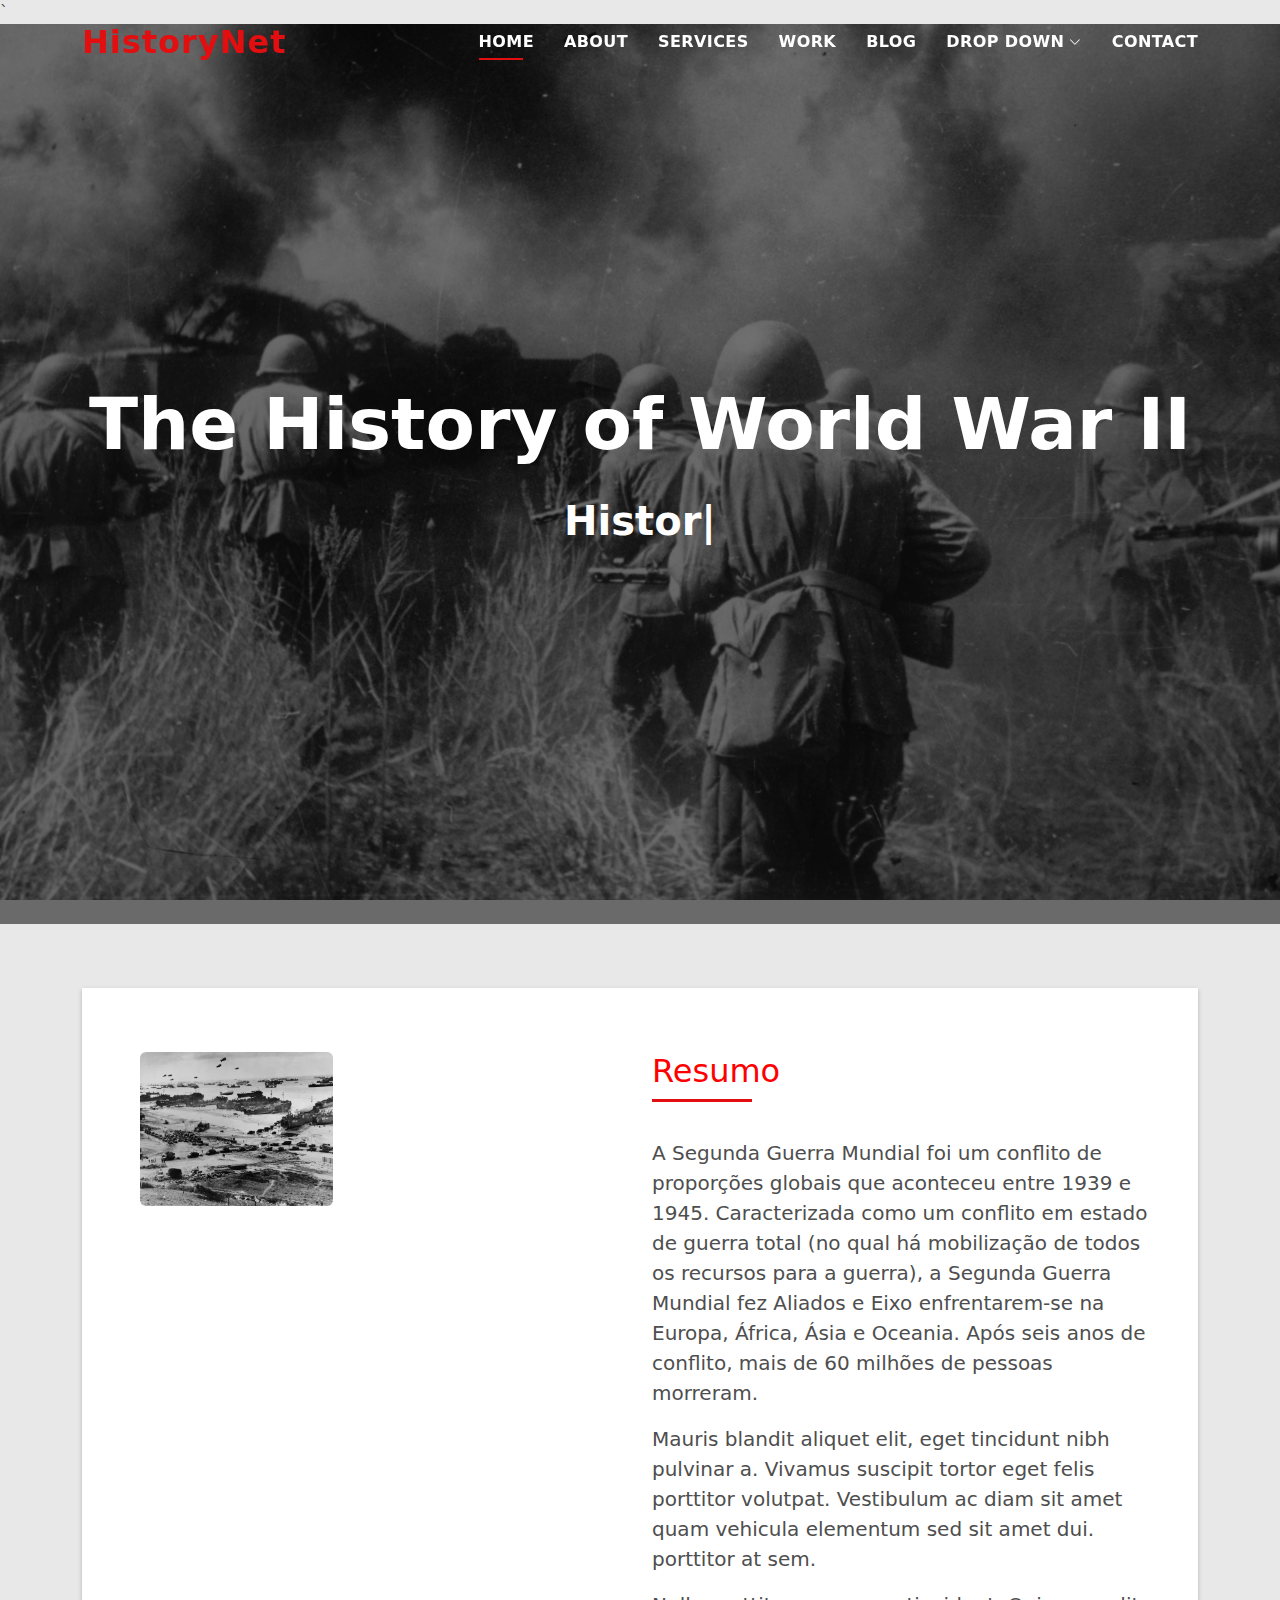
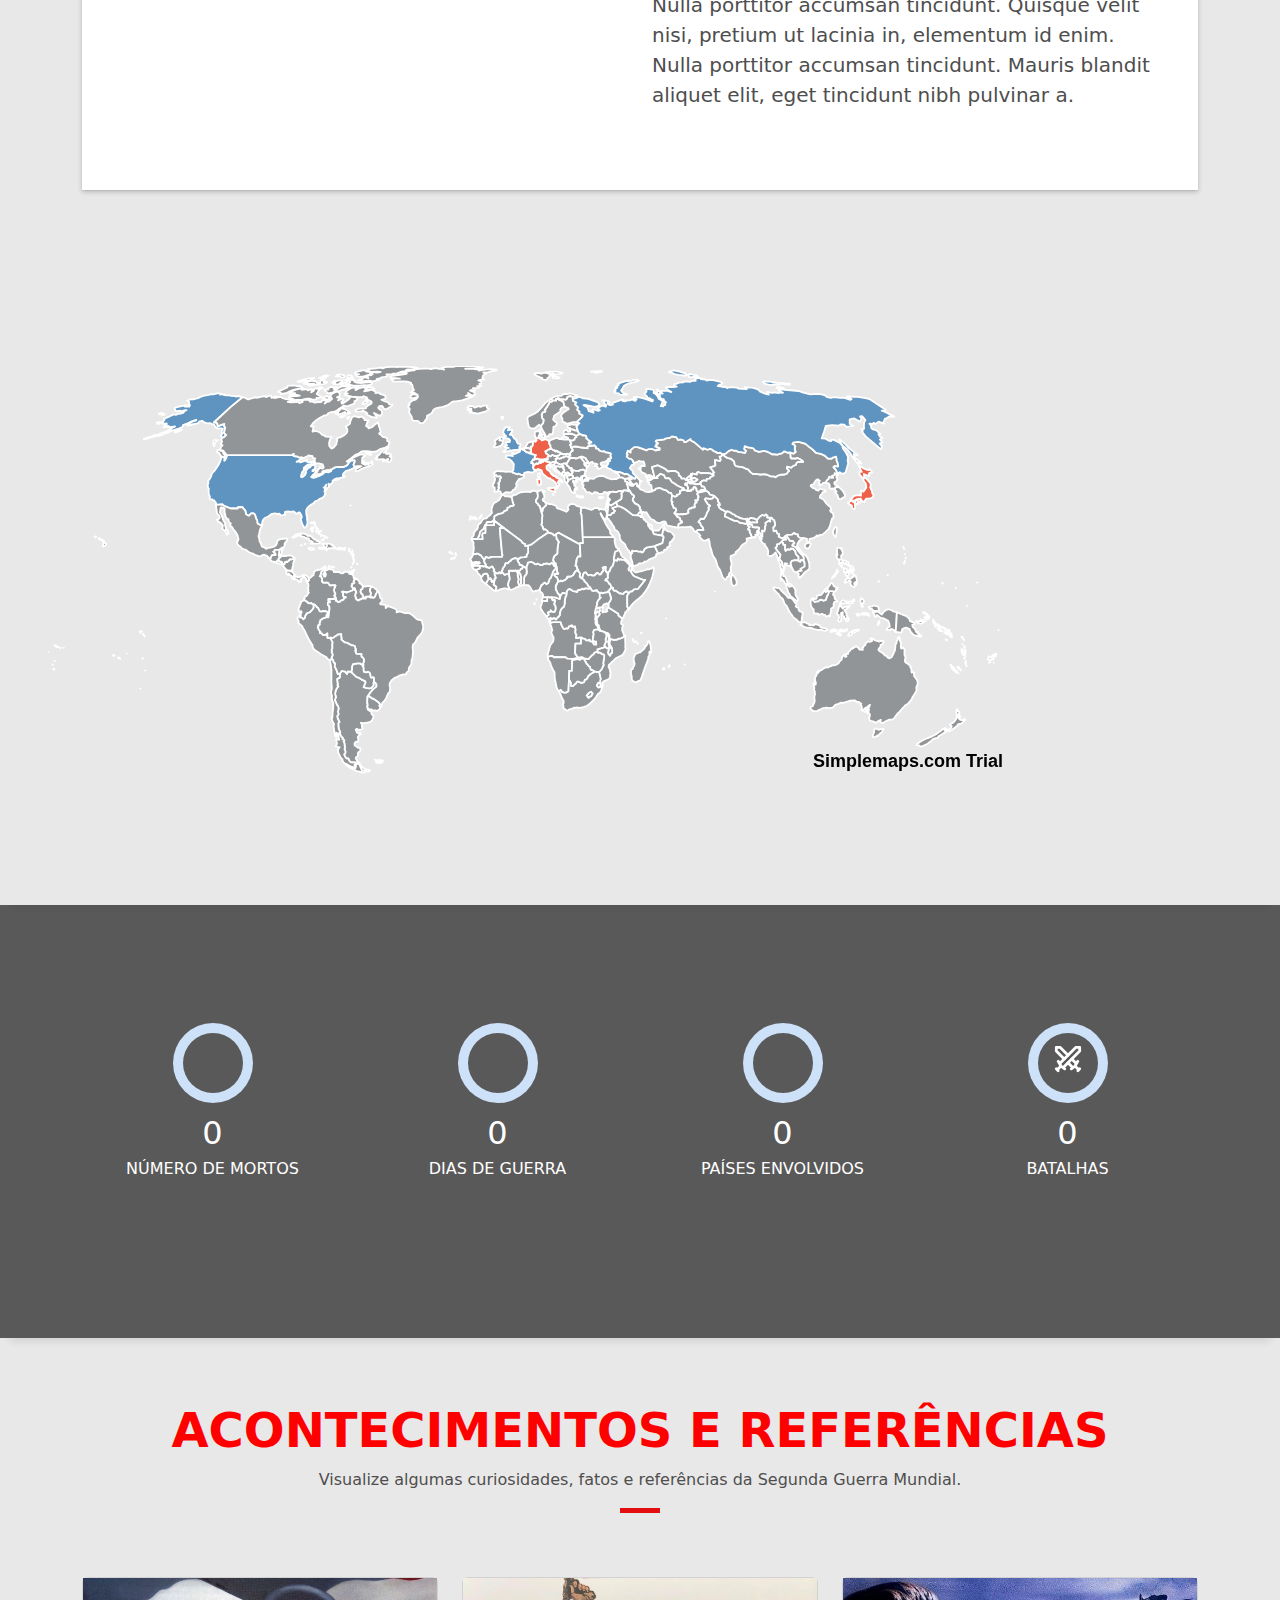
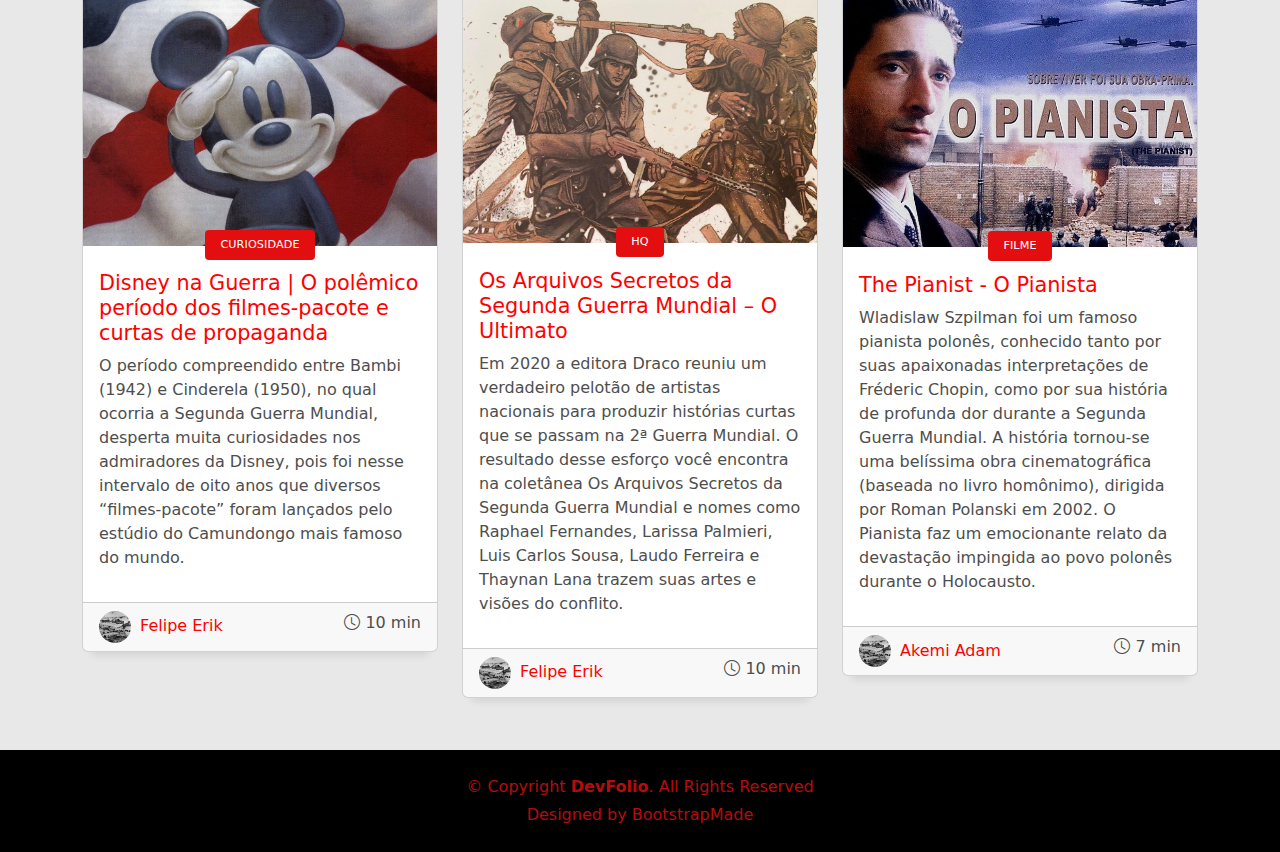
==== commit 62e4e2c0: "Páginas dos países URSS e EUA" ====
--- a/index.html
+++ b/index.html
@@ -44,13 +44,9 @@
 <body>
 
   <!-- ======= Header ======= -->
-  <header id="header" class="fixed-top">
+  `<header id="header" class="fixed-top">
     <section class="container d-flex align-items-center justify-content-between">
-
-      <h1 class="logo"><a href="index.html">AkemiWar</a></h1>
-      <!-- Uncomment below if you prefer to use an image logo -->
-      <!-- <a href="index.html" class="logo"><img src="assets/img/logo.png" alt="" class="img-fluid"></a>-->
-
+      <h1 class="logo"><a href="index.html">HistoryNet</a></h1>
       <nav id="navbar" class="navbar">
         <ul>
           <li><a class="nav-link scrollto active" href="#hero">Home</a></li>
@@ -69,10 +65,10 @@
           <li><a class="nav-link scrollto" href="#contact">Contact</a></li>
         </ul>
         <i class="bi bi-list mobile-nav-toggle"></i>
-      </nav><!-- .navbar -->
+      </nav>
     </section>
-  </header><!-- End Header -->
-
+  </header>
+  
   <!-- ======= Hero Section ======= -->
   <div id="hero" class="hero route bg-image" style="background-image: url(assets/img/hero-bg.jpg)">
     <div class="overlay-itro"></div>
@@ -242,7 +238,7 @@
           <div class="col-md-4">
             <div class="card card-blog">
               <div class="card-img">
-                <a href="blog-disney.html"><img src="assets/img/post-1.jpg" alt="" class="img-fluid"></a>
+                <a href="pages/blog-disney.html"><img src="assets/img/post-1.jpg" alt="" class="img-fluid"></a>
               </div>
               <div class="card-body">
                 <div class="card-category-box">
@@ -250,7 +246,7 @@
                     <h6 class="category">Curiosidade</h6>
                   </div>
                 </div>
-                <h3 class="card-title"><a href="blog-disney.html">Disney na Guerra | O polêmico período dos filmes-pacote e curtas de propaganda</a></h3>
+                <h3 class="card-title"><a href="pages/blog-disney.html">Disney na Guerra | O polêmico período dos filmes-pacote e curtas de propaganda</a></h3>
                 <p class="card-description">
                   O período compreendido entre Bambi (1942) e Cinderela (1950), no qual ocorria a 
                   Segunda Guerra Mundial, desperta muita curiosidades nos admiradores da Disney, 
@@ -274,7 +270,7 @@
           <div class="col-md-4">
             <div class="card card-blog">
               <div class="card-img">
-                <a href="blog-hq.html"><img src="assets/img/post-2.jpg" alt="" class="img-fluid"></a>
+                <a href="pages/blog-hq.html"><img src="assets/img/post-2.jpg" alt="" class="img-fluid"></a>
               </div>
               <div class="card-body">
                 <div class="card-category-box">
@@ -282,7 +278,7 @@
                     <h6 class="category">HQ</h6>
                   </div>
                 </div>
-                <h3 class="card-title"><a href="./pages/blog-hq.html">Os Arquivos Secretos da Segunda Guerra Mundial – O Ultimato</a></h3>
+                <h3 class="card-title"><a href="pages/blog-hq.html">Os Arquivos Secretos da Segunda Guerra Mundial – O Ultimato</a></h3>
                 <p class="card-description">
                   Em 2020 a editora Draco reuniu um verdadeiro pelotão de artistas nacionais para 
                   produzir histórias curtas que se passam na 2ª Guerra Mundial. O resultado desse 
@@ -307,7 +303,7 @@
           <div class="col-md-4">
             <div class="card card-blog">
               <div class="card-img">
-                <a href="./pages/blog-pianist.html"><img src="assets/img/post-3.jpg" alt="" class="img-fluid"></a>
+                <a href="./pages/pages/blog-pianist.html"><img src="assets/img/post-3.jpg" alt="" class="img-fluid"></a>
               </div>
               <div class="card-body">
                 <div class="card-category-box">
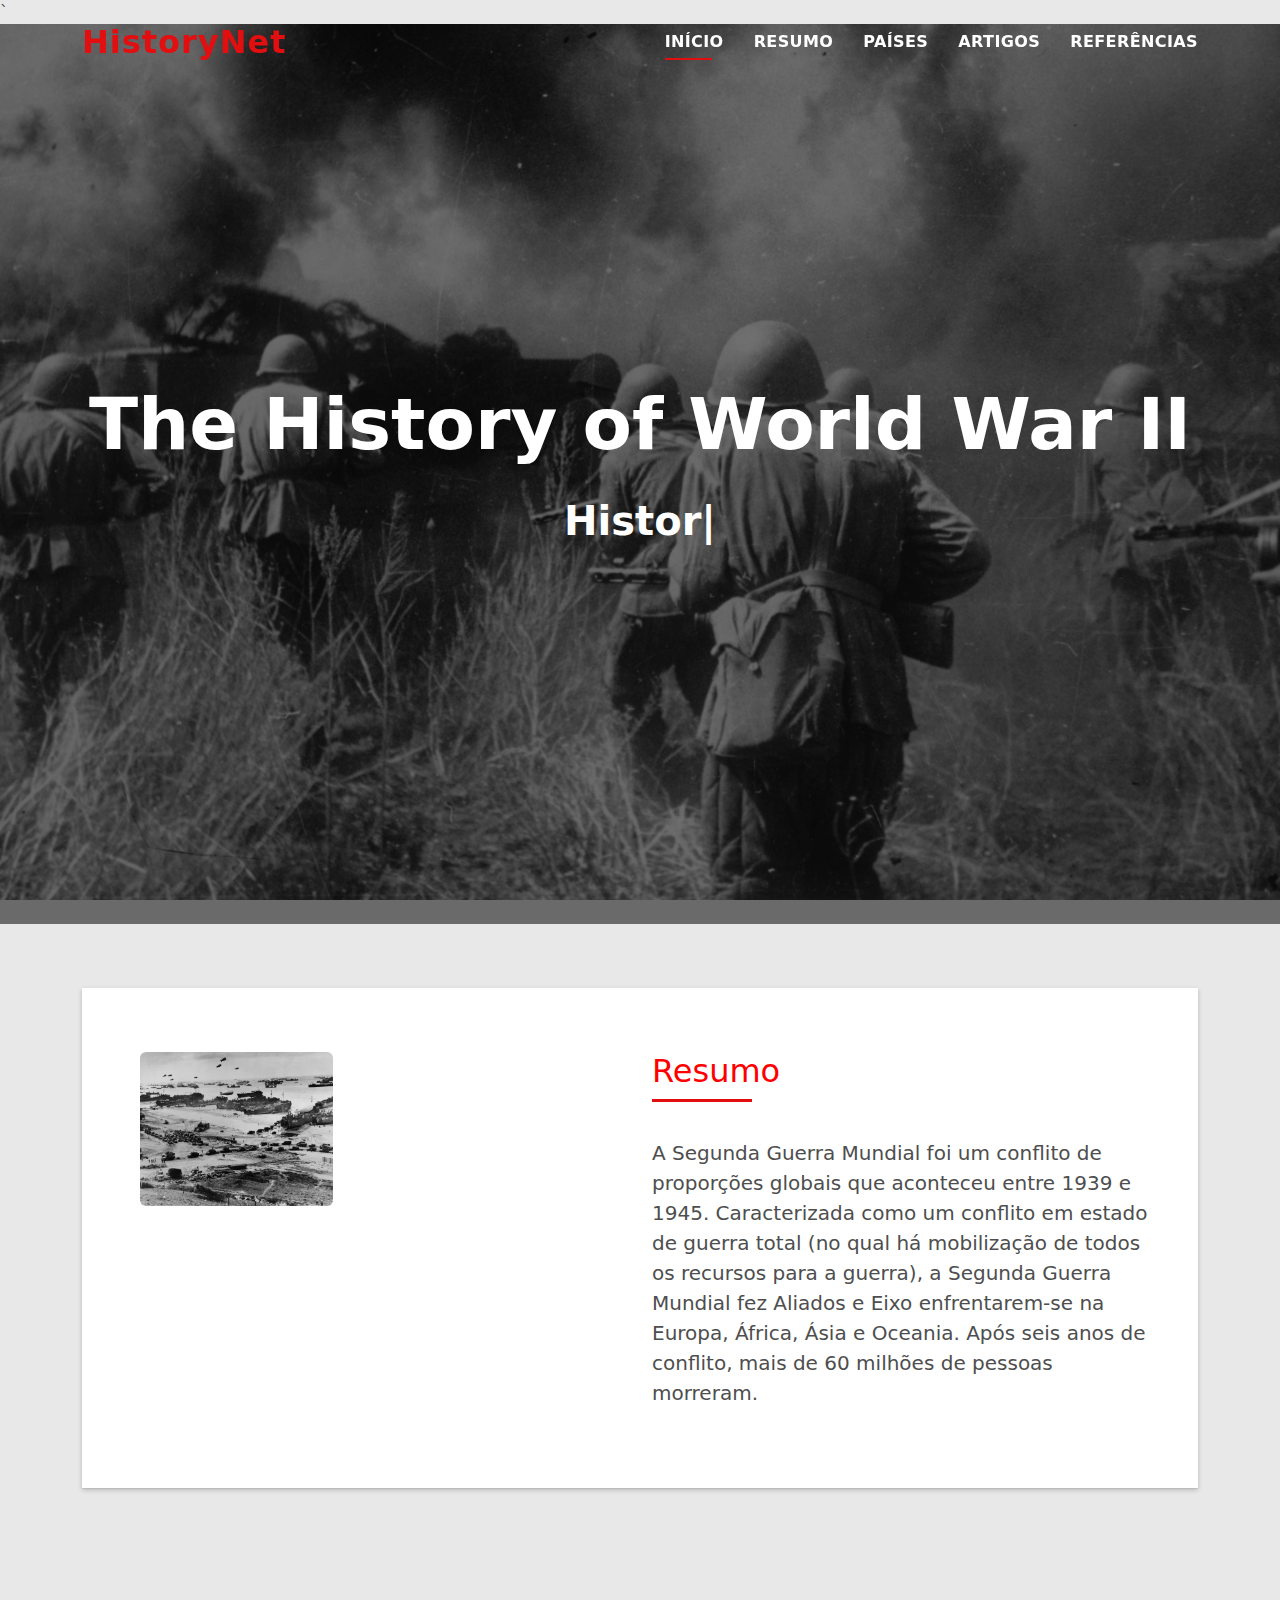
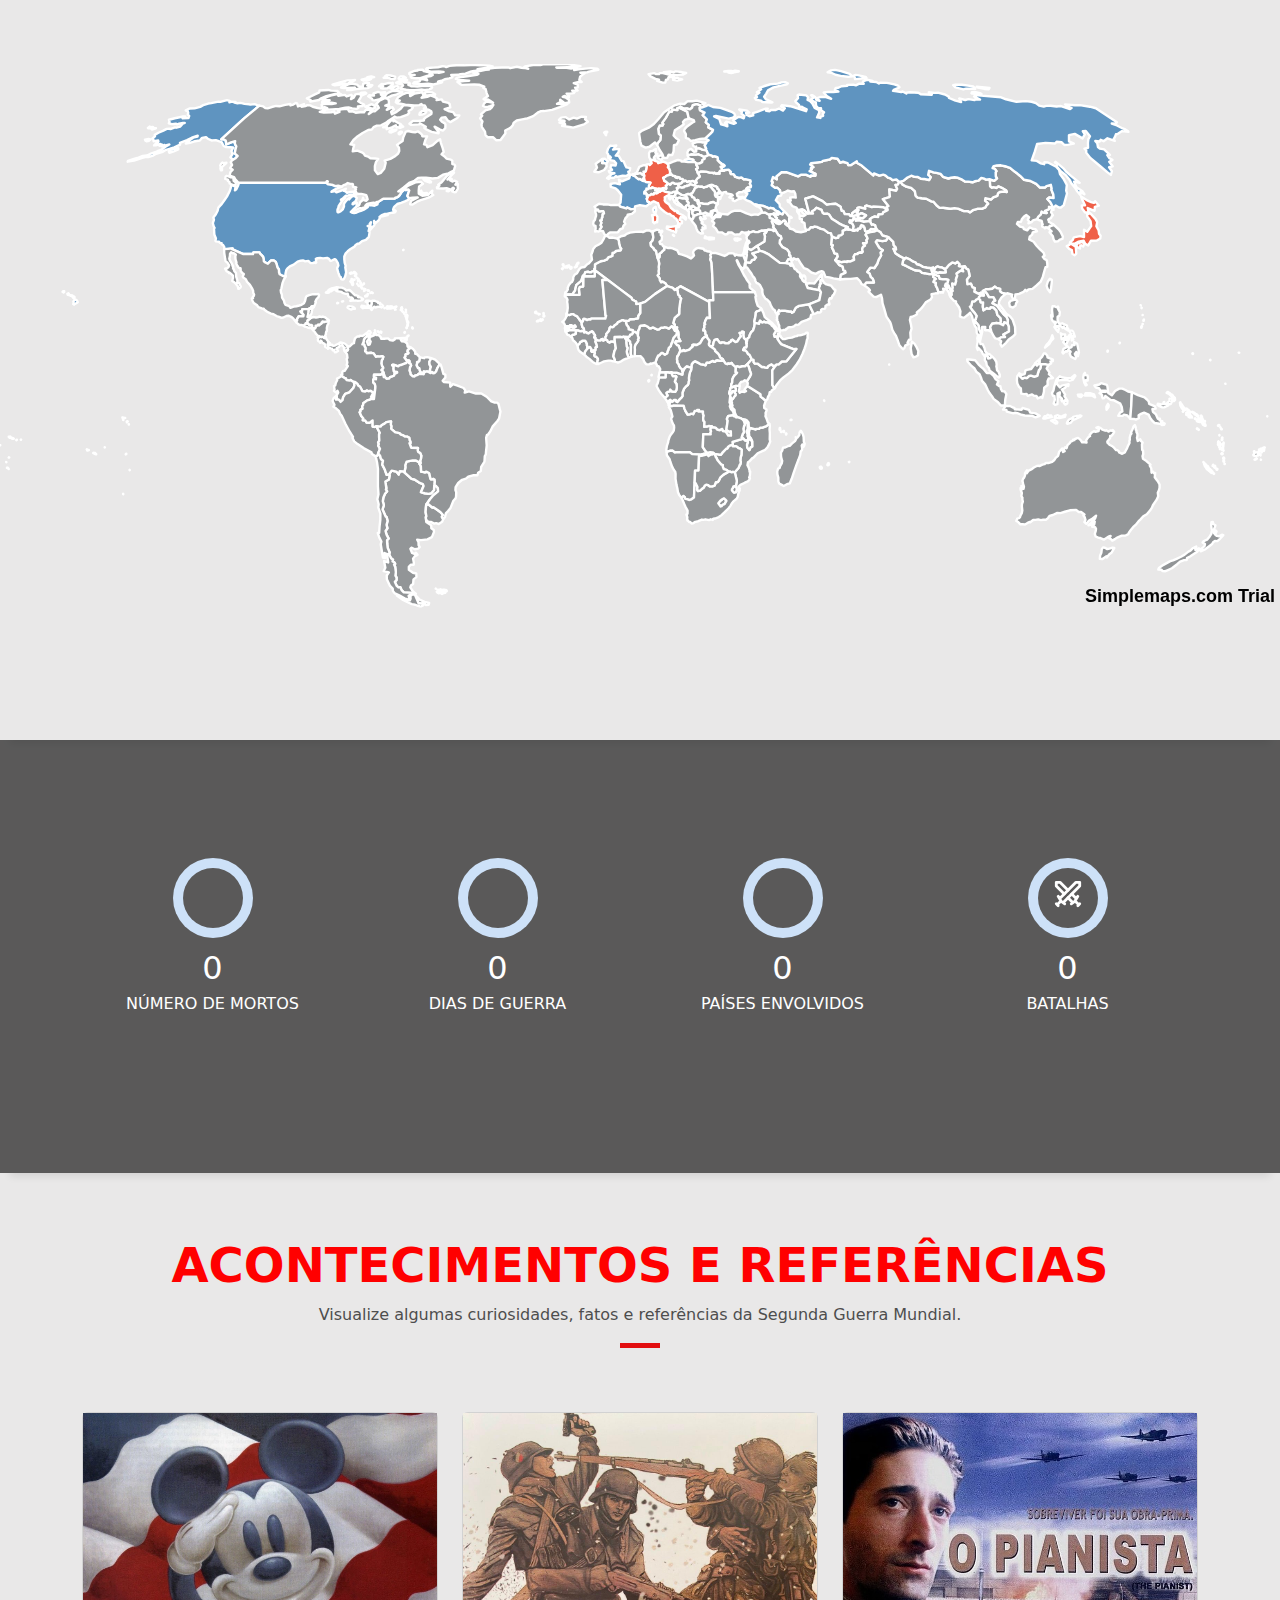
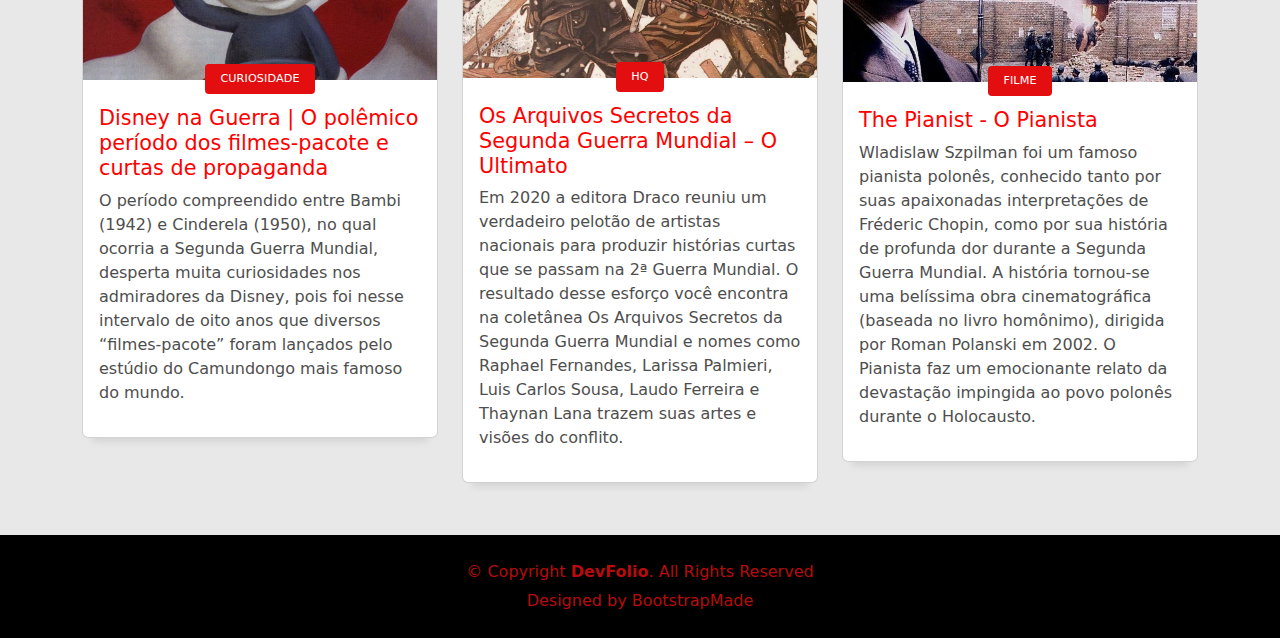
==== commit 953cd488: "Algumas modificações e navbar" ====
--- a/index.html
+++ b/index.html
@@ -49,20 +49,12 @@
       <h1 class="logo"><a href="index.html">HistoryNet</a></h1>
       <nav id="navbar" class="navbar">
         <ul>
-          <li><a class="nav-link scrollto active" href="#hero">Home</a></li>
-          <li><a class="nav-link scrollto" href="#about">About</a></li>
-          <li><a class="nav-link scrollto" href="#services">Services</a></li>
-          <li><a class="nav-link scrollto " href="#work">Work</a></li>
-          <li><a class="nav-link scrollto " href="#blog">Blog</a></li>
-          <li class="dropdown"><a href="#"><span>Drop Down</span> <i class="bi bi-chevron-down"></i></a>
-            <ul>
-              <li><a href="#">URSS</a></li>
-              <li><a href="#">Estados Unidos</a></li>
-              <li><a href="#">Japão</a></li>
-              <li><a href="#">Alemanha</a></li>
-            </ul>
-          </li>
-          <li><a class="nav-link scrollto" href="#contact">Contact</a></li>
+          <li><a class="nav-link scrollto active" href="#hero">Início</a></li>
+          <li><a class="nav-link scrollto" href="#about">Resumo</a></li>
+          <li><a class="nav-link scrollto " href="#map">Países</a></li><li>
+            <a class="nav-link scrollto " href="#blogi">Artigos</a></li>
+          <li><a class="nav-link scrollto " href="#">Referências</a></li>
+          
         </ul>
         <i class="bi bi-list mobile-nav-toggle"></i>
       </nav>
@@ -114,16 +106,6 @@
                       a Segunda Guerra Mundial fez Aliados e Eixo enfrentarem-se na Europa, África, Ásia e Oceania. 
                       Após seis anos de conflito, mais de 60 milhões de pessoas morreram.
                     </p>
-                    <p class="lead">
-                      Mauris blandit aliquet elit, eget tincidunt nibh pulvinar a. Vivamus suscipit tortor eget felis
-                      porttitor volutpat. Vestibulum
-                      ac diam sit amet quam vehicula elementum sed sit amet dui. porttitor at sem.
-                    </p>
-                    <p class="lead">
-                      Nulla porttitor accumsan tincidunt. Quisque velit nisi, pretium ut lacinia in, elementum id enim.
-                      Nulla porttitor accumsan
-                      tincidunt. Mauris blandit aliquet elit, eget tincidunt nibh pulvinar a.
-                    </p>
                   </div>
                 </div>
               </div>
@@ -134,7 +116,7 @@
     </section>
 
     <!-- ======= Map Section ======= -->
-    <section class="section-counter paralax-mf mx-auto my-0 d-none d-md-block" style="">
+    <section id="map" class="section-counter paralax-mf mx-auto my-0 d-none d-md-block" style="">
         <div class="mx-5 w-75" id="map">
         </div>
     </section>
@@ -219,7 +201,7 @@
     </div><!-- End Counter Section -->
 
     <!-- ======= Blog Section ======= -->
-    <section id="blog" class="blog-mf sect-pt4 route">
+    <section id="blogi" class="blog-mf sect-pt4 route">
       <div class="container">
         <div class="row">
           <div class="col-sm-12">
@@ -254,17 +236,6 @@
                   pelo estúdio do Camundongo mais famoso do mundo.
                 </p>
               </div>
-              <div class="card-footer">
-                <div class="post-author">
-                  <a href="#">
-                    <img src="assets/img/testimonial-2.jpg" alt="" class="avatar rounded-circle">
-                    <span class="author">Felipe Erik</span>
-                  </a>
-                </div>
-                <div class="post-date">
-                  <span class="bi bi-clock"></span> 10 min
-                </div>
-              </div>
             </div>
           </div>
           <div class="col-md-4">
@@ -287,23 +258,12 @@
                   e Thaynan Lana trazem suas artes e visões do conflito.
                 </p>
               </div>
-              <div class="card-footer">
-                <div class="post-author">
-                  <a href="#">
-                    <img src="assets/img/testimonial-2.jpg" alt="" class="avatar rounded-circle">
-                    <span class="author">Felipe Erik</span>
-                  </a>
-                </div>
-                <div class="post-date">
-                  <span class="bi bi-clock"></span> 10 min
-                </div>
-              </div>
             </div>
           </div>
           <div class="col-md-4">
             <div class="card card-blog">
               <div class="card-img">
-                <a href="./pages/pages/blog-pianist.html"><img src="assets/img/post-3.jpg" alt="" class="img-fluid"></a>
+                <a href="./pages/blog-pianist.html"><img src="assets/img/post-3.jpg" alt="" class="img-fluid"></a>
               </div>
               <div class="card-body">
                 <div class="card-category-box">
@@ -318,17 +278,6 @@
                   Segunda Guerra Mundial. A história tornou-se uma belíssima obra cinematográfica 
                   (baseada no livro homônimo), dirigida por Roman Polanski em 2002. O Pianista faz um emocionante relato da devastação impingida ao povo polonês durante o Holocausto.
                 </p>
-              </div>
-              <div class="card-footer">
-                <div class="post-author">
-                  <a href="#">
-                    <img src="assets/img/testimonial-2.jpg" alt="" class="avatar rounded-circle">
-                    <span class="author">Akemi Adam</span>
-                  </a>
-                </div>
-                <div class="post-date">
-                  <span class="bi bi-clock"></span> 7 min
-                </div>
               </div>
             </div>
           </div>
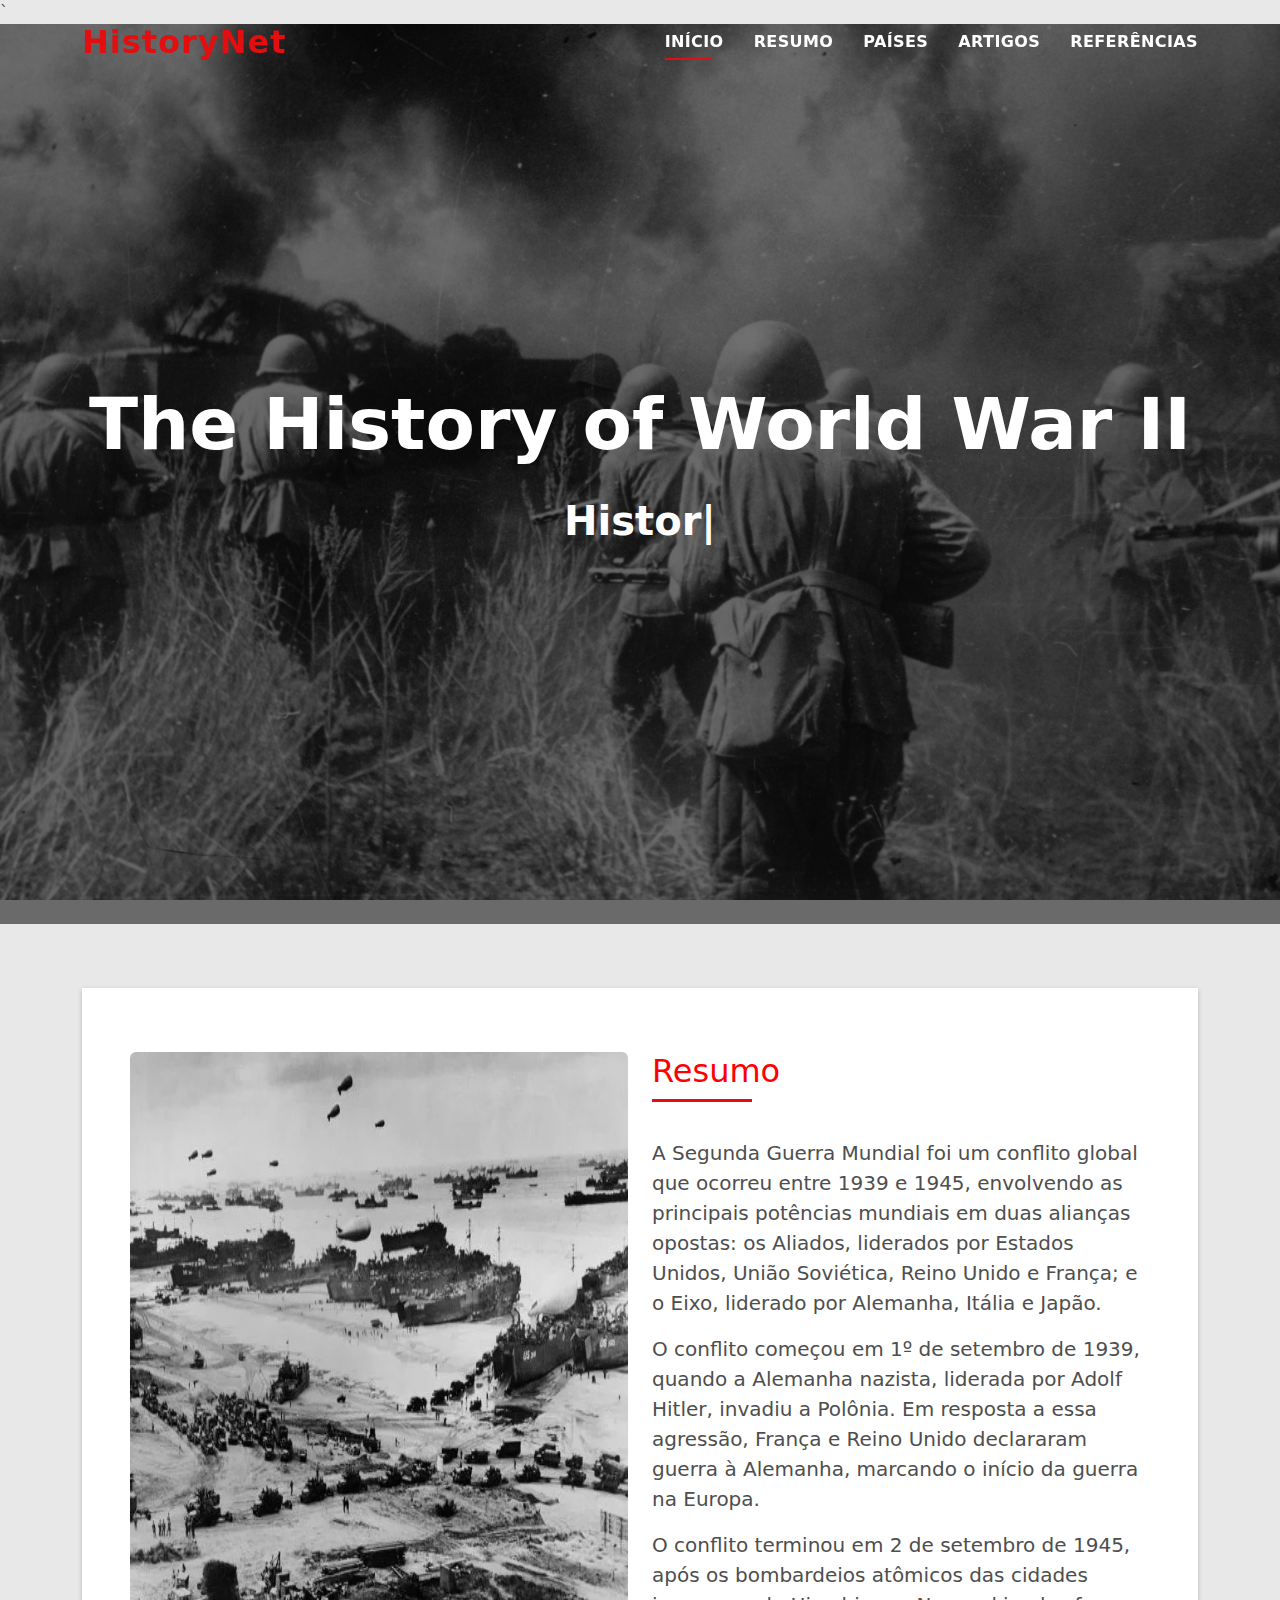
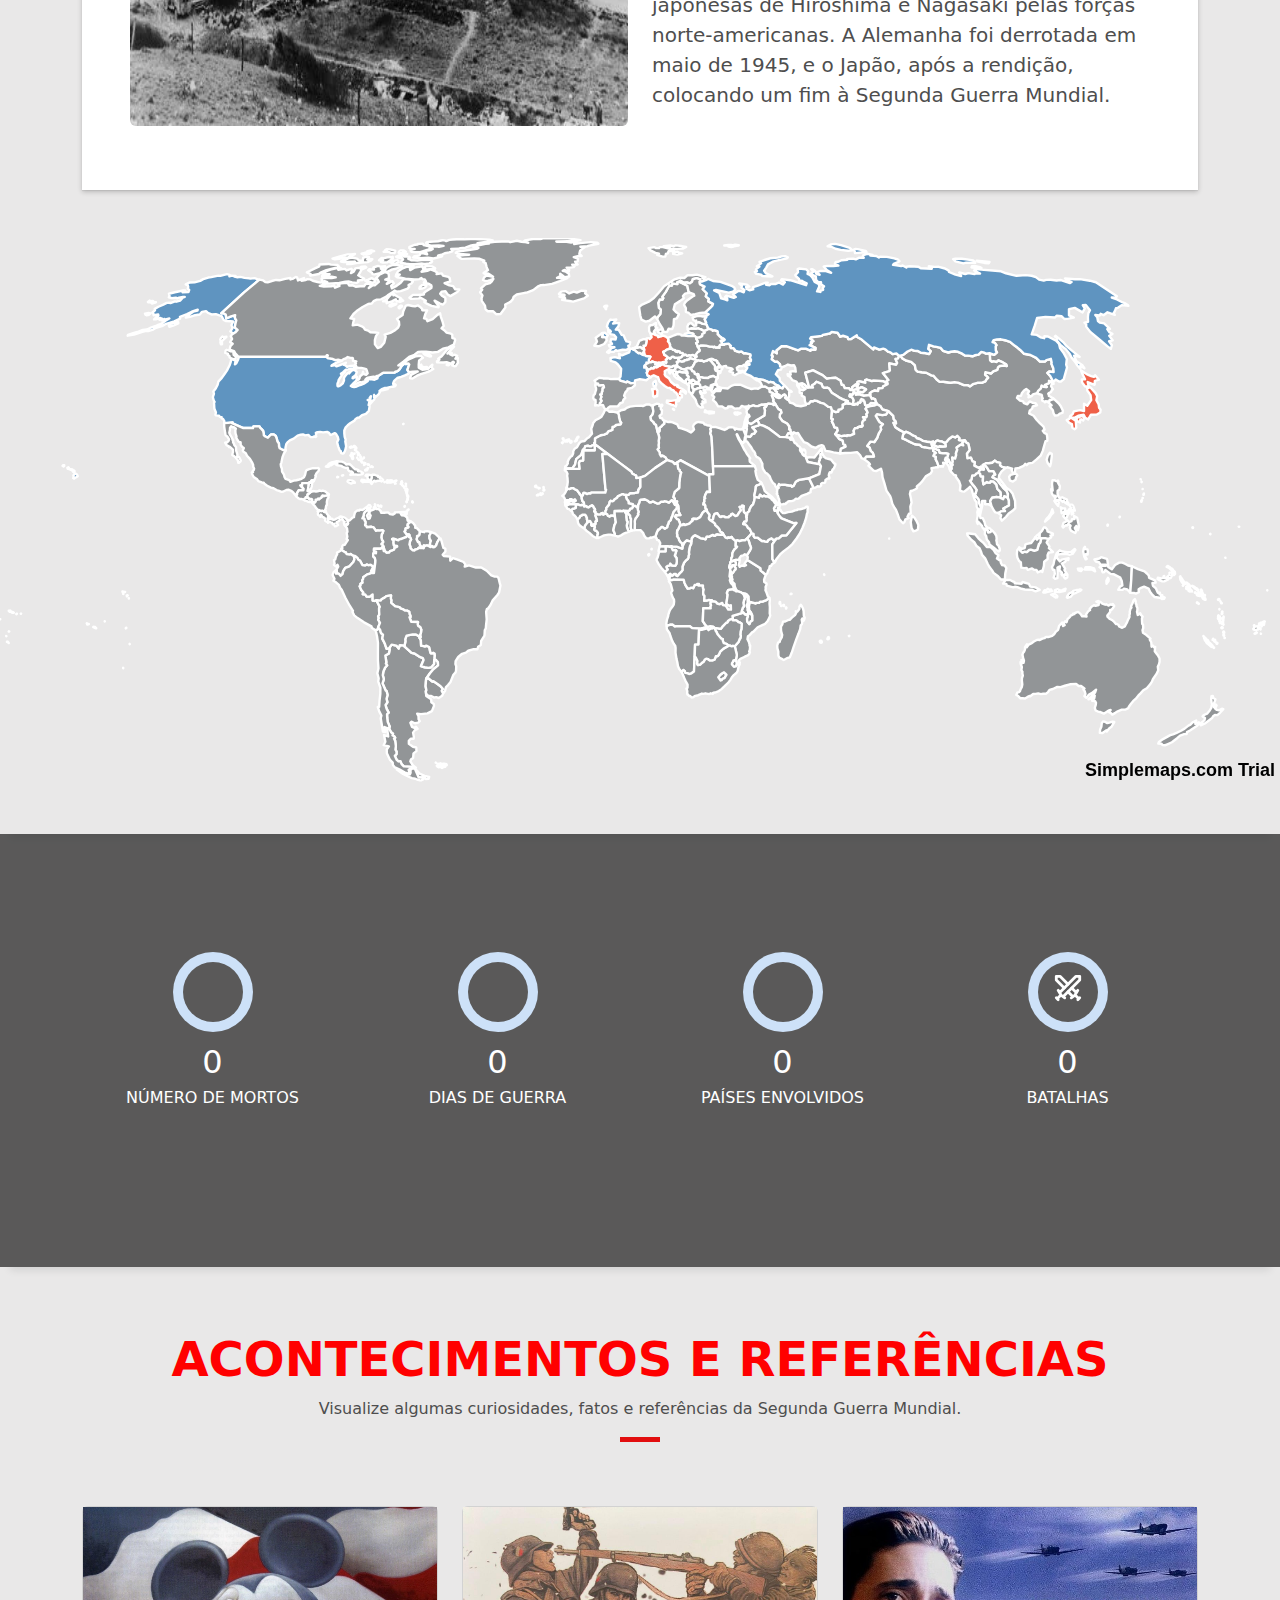
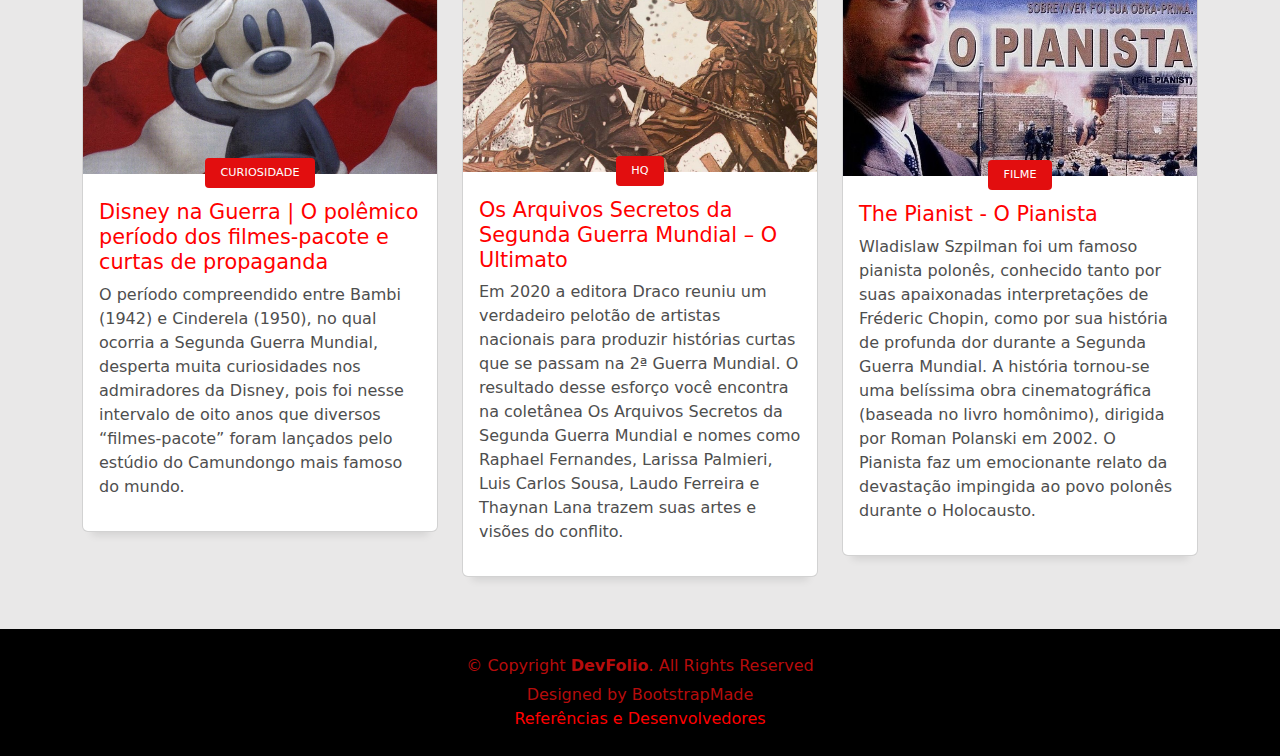
==== commit 50a9684d: "Adicionando desenvolvedores ao footer e algumas correções" ====
--- a/index.html
+++ b/index.html
@@ -84,14 +84,8 @@
           <div class="col-sm-12">
             <div class="box-shadow-full">
               <div class="row">
-                <div class="col-md-6">
-                  <div class="row">
-                    <div class="col-sm-6 col-md-5">
-                      <div class="about-img">
-                        <img src="assets/img/testimonial-2.jpg" class="img-fluid rounded b-shadow-a" alt="">
-                      </div>
-                    </div>
-                  </div>
+                <div class="col">
+                  <img src="assets/img/testimonial-2.jpg" class="img-fluid rounded h-100 b-shadow-a" alt="">
                 </div>
                 <div class="col-md-6">
                   <div class="about-me pt-4 pt-md-0">
@@ -101,10 +95,13 @@
                       </h5>
                     </div>
                     <p class="lead">
-                      A Segunda Guerra Mundial foi um conflito de proporções globais que aconteceu entre 1939 e 1945. 
-                      Caracterizada como um conflito em estado de guerra total (no qual há mobilização de todos os recursos para a guerra),
-                      a Segunda Guerra Mundial fez Aliados e Eixo enfrentarem-se na Europa, África, Ásia e Oceania. 
-                      Após seis anos de conflito, mais de 60 milhões de pessoas morreram.
+                      A Segunda Guerra Mundial foi um conflito global que ocorreu entre 1939 e 1945, envolvendo as principais potências mundiais em duas alianças opostas: os Aliados, liderados por Estados Unidos, União Soviética, Reino Unido e França; e o Eixo, liderado por Alemanha, Itália e Japão. 
+                    </p>
+                    <p class="lead">
+                      O conflito começou em 1º de setembro de 1939, quando a Alemanha nazista, liderada por Adolf Hitler, invadiu a Polônia. Em resposta a essa agressão, França e Reino Unido declararam guerra à Alemanha, marcando o início da guerra na Europa. 
+                    </p>
+                    <p class="lead">
+                      O conflito terminou em 2 de setembro de 1945, após os bombardeios atômicos das cidades japonesas de Hiroshima e Nagasaki pelas forças norte-americanas. A Alemanha foi derrotada em maio de 1945, e o Japão, após a rendição, colocando um fim à Segunda Guerra Mundial.
                     </p>
                   </div>
                 </div>
@@ -116,8 +113,8 @@
     </section>
 
     <!-- ======= Map Section ======= -->
-    <section id="map" class="section-counter paralax-mf mx-auto my-0 d-none d-md-block" style="">
-        <div class="mx-5 w-75" id="map">
+    <section id="map" class="section-counter paralax-mf d-none d-md-block p-0 pb-5">
+        <div class="mx-5 w-50" id="map">
         </div>
     </section>
     <!-- ======= Countries Info Section (only for dispositives with dimensions less than md breakpoint) ======= -->
@@ -130,7 +127,7 @@
           <select name="country" id="select-country" class="form-select">
             <optgroup label="Países Aliados">
               <option value="US" selected>Estados Unidos</option>
-              <option value="UK">Inglaterra</option>
+              <option value="UK">Reino Unido</option>
               <option value="URSS">União Soviética</option>
               <option value="FR">França</option>
             </optgroup>
@@ -303,6 +300,7 @@
               Designed by <a href="https://bootstrapmade.com/">BootstrapMade</a>
             </div>
           </div>
+          <a href="./pages/referencias.html">Referências e Desenvolvedores</a>
         </div>
       </div>
     </div>
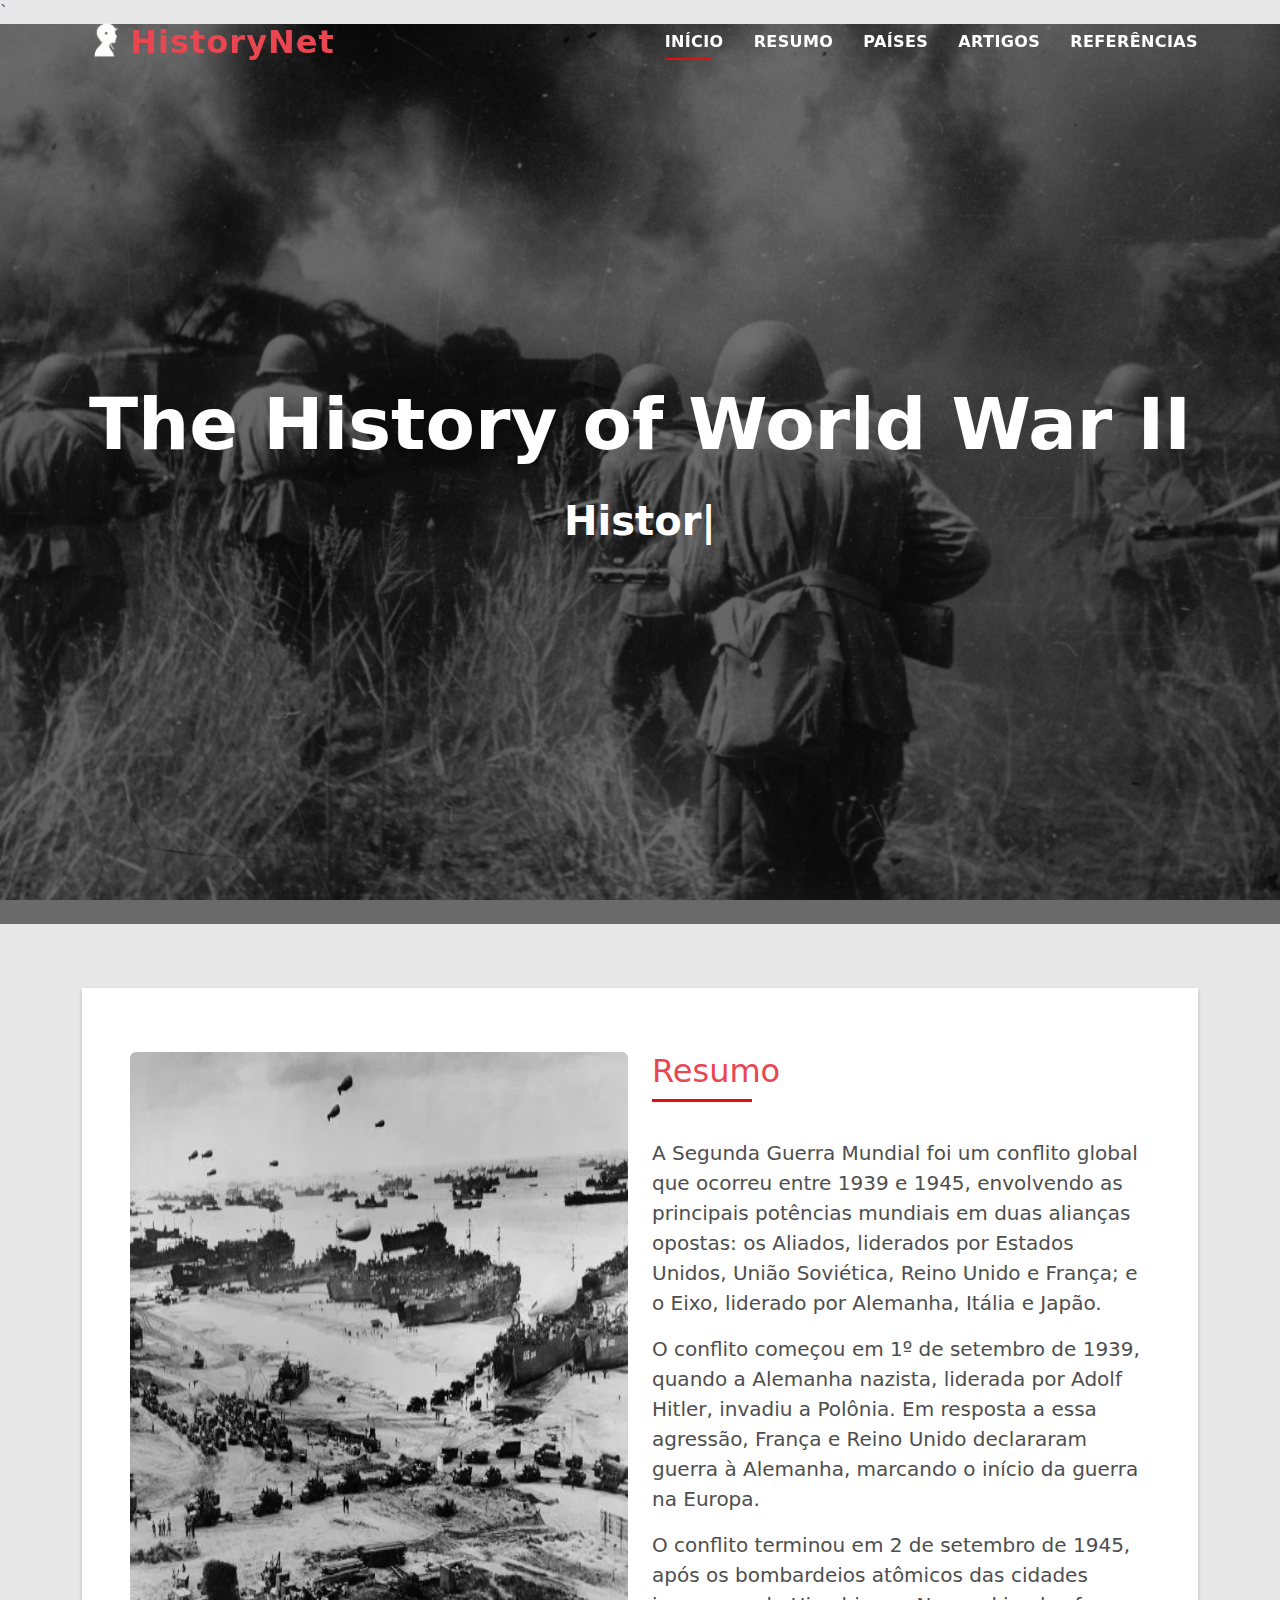
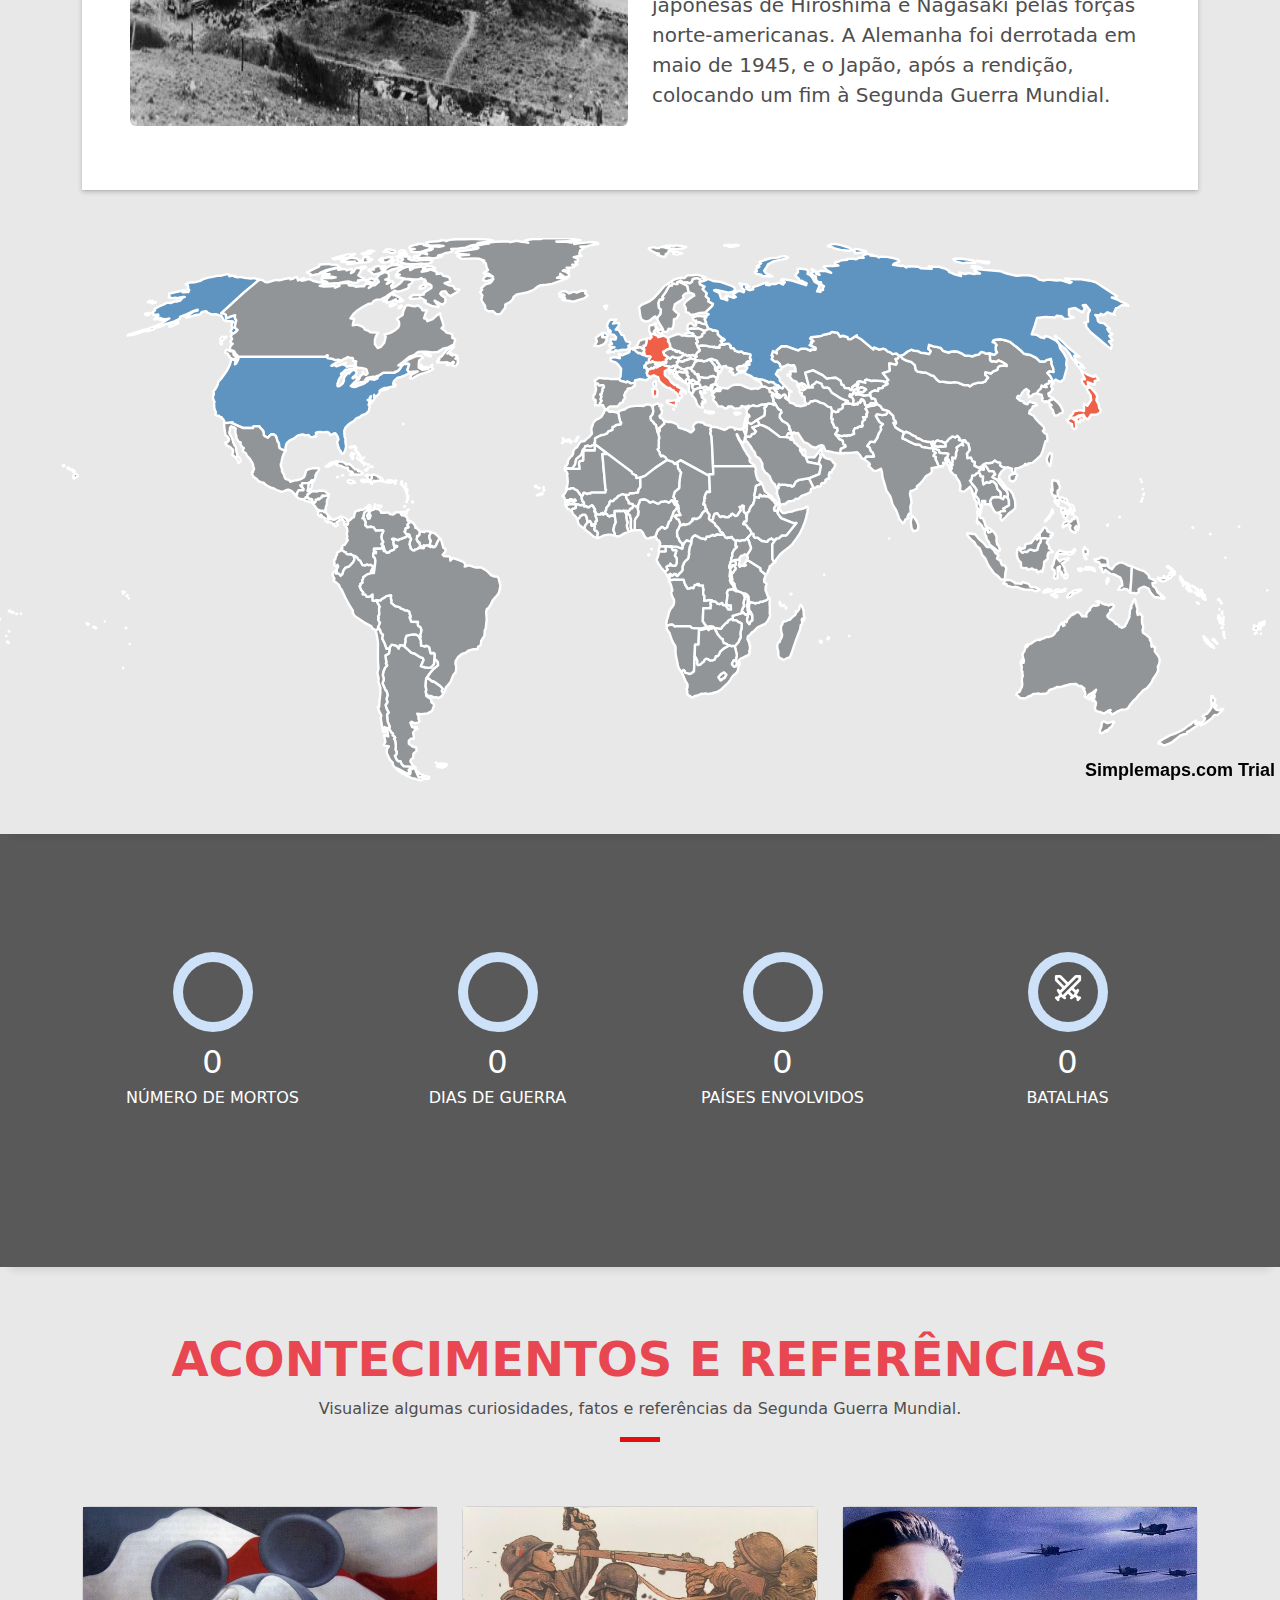
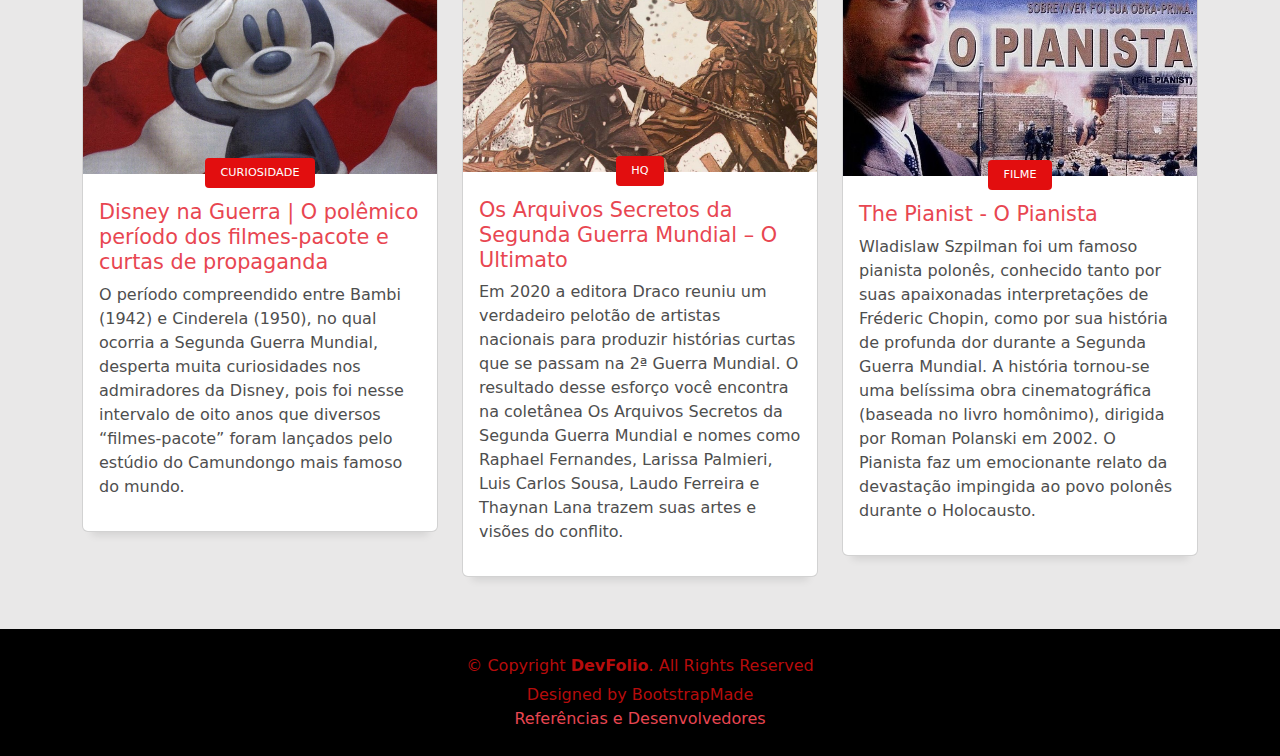
==== commit 2c4c5a7f: "Logo e mudança de cores" ====
--- a/index.html
+++ b/index.html
@@ -5,13 +5,12 @@
   <meta charset="utf-8">
   <meta content="width=device-width, initial-scale=1.0" name="viewport">
 
-  <title>DevFolio Bootstrap Portfolio Template - Index</title>
+  <title>HistoryNet - Homepage</title>
   <meta content="" name="description">
   <meta content="" name="keywords">
 
   <!-- Favicons -->
-  <link href="assets/img/favicon.png" rel="icon">
-  <link href="assets/img/apple-touch-icon.png" rel="apple-touch-icon">
+  <link href="assets/img/logo-final.png" rel="icon">
 
   <!-- Font Awesome -->
   <link rel="stylesheet" href="https://cdnjs.cloudflare.com/ajax/libs/font-awesome/6.4.0/css/all.min.css" integrity="sha512-iecdLmaskl7CVkqkXNQ/ZH/XLlvWZOJyj7Yy7tcenmpD1ypASozpmT/E0iPtmFIB46ZmdtAc9eNBvH0H/ZpiBw==" crossorigin="anonymous" referrerpolicy="no-referrer" />
@@ -46,14 +45,17 @@
   <!-- ======= Header ======= -->
   `<header id="header" class="fixed-top">
     <section class="container d-flex align-items-center justify-content-between">
-      <h1 class="logo"><a href="index.html">HistoryNet</a></h1>
-      <nav id="navbar" class="navbar">
+        <div class="d-flex justify-content-between align-items-center">
+            <img src="./assets/img/logo-final.png" alt="Soldado de lado com um quadrado no centro" class="img-fluid" style="height: 2.5rem;">
+            <h1 class="logo"><a href="index.html">HistoryNet</a></h1>
+        </div>
+        <nav id="navbar" class="navbar">
         <ul>
           <li><a class="nav-link scrollto active" href="#hero">Início</a></li>
           <li><a class="nav-link scrollto" href="#about">Resumo</a></li>
           <li><a class="nav-link scrollto " href="#map">Países</a></li><li>
             <a class="nav-link scrollto " href="#blogi">Artigos</a></li>
-          <li><a class="nav-link scrollto " href="#">Referências</a></li>
+          <li><a class="nav-link scrollto " href="./pages/referencias.html">Referências</a></li>
           
         </ul>
         <i class="bi bi-list mobile-nav-toggle"></i>
--- a/assets/css/style.css
+++ b/assets/css/style.css
@@ -20,11 +20,11 @@
 h4,
 h5,
 h6 {
-  color: #ff0000;
+  color: #e84651;
 }
 
 a {
-  color: #ff0000;
+  color: #e84651;
   text-decoration: none;
   transition: all 0.5s ease-in-out;
 }
@@ -464,7 +464,7 @@
 }
 
 #header .logo a {
-  color: #E20E0F;
+  color: #e84651;
 }
 
 #header .logo img {
@@ -1459,4 +1459,4 @@
 
 footer .credits a {
   color: #b60c0c;
-}+}
